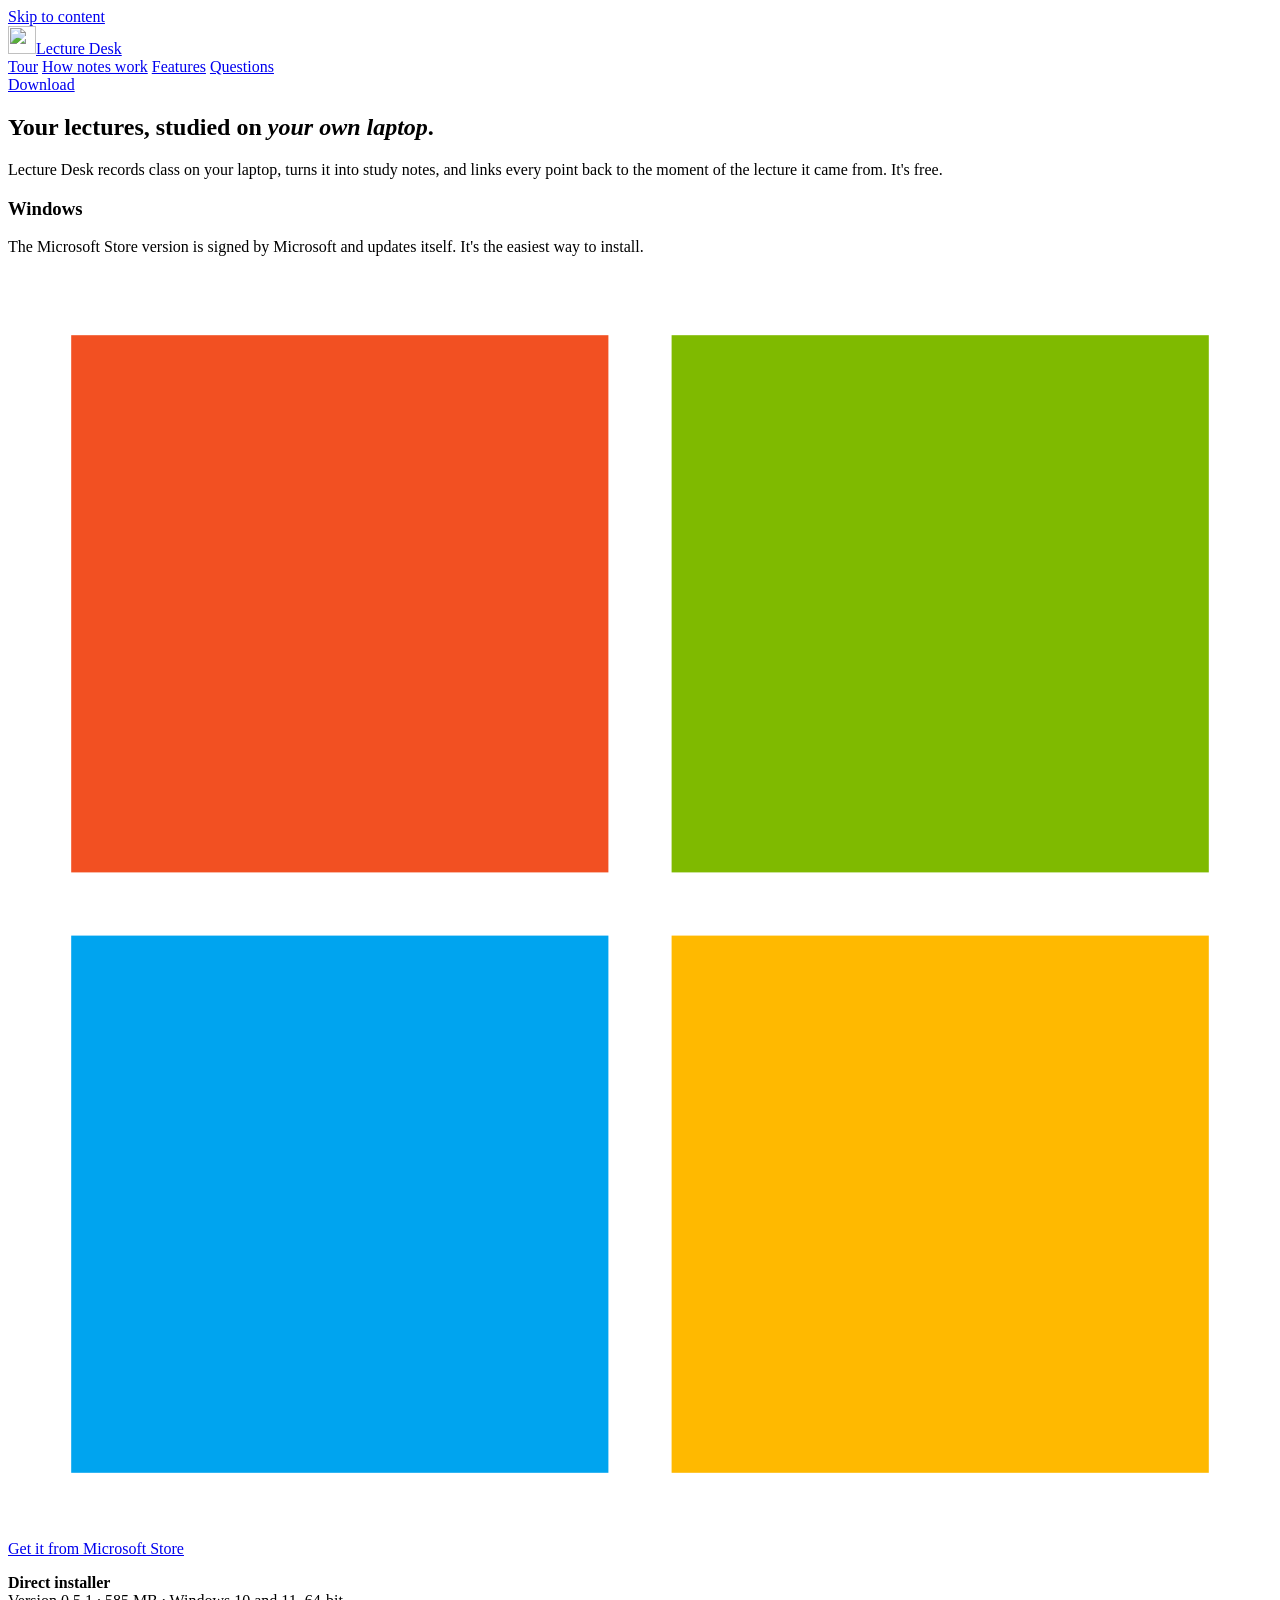
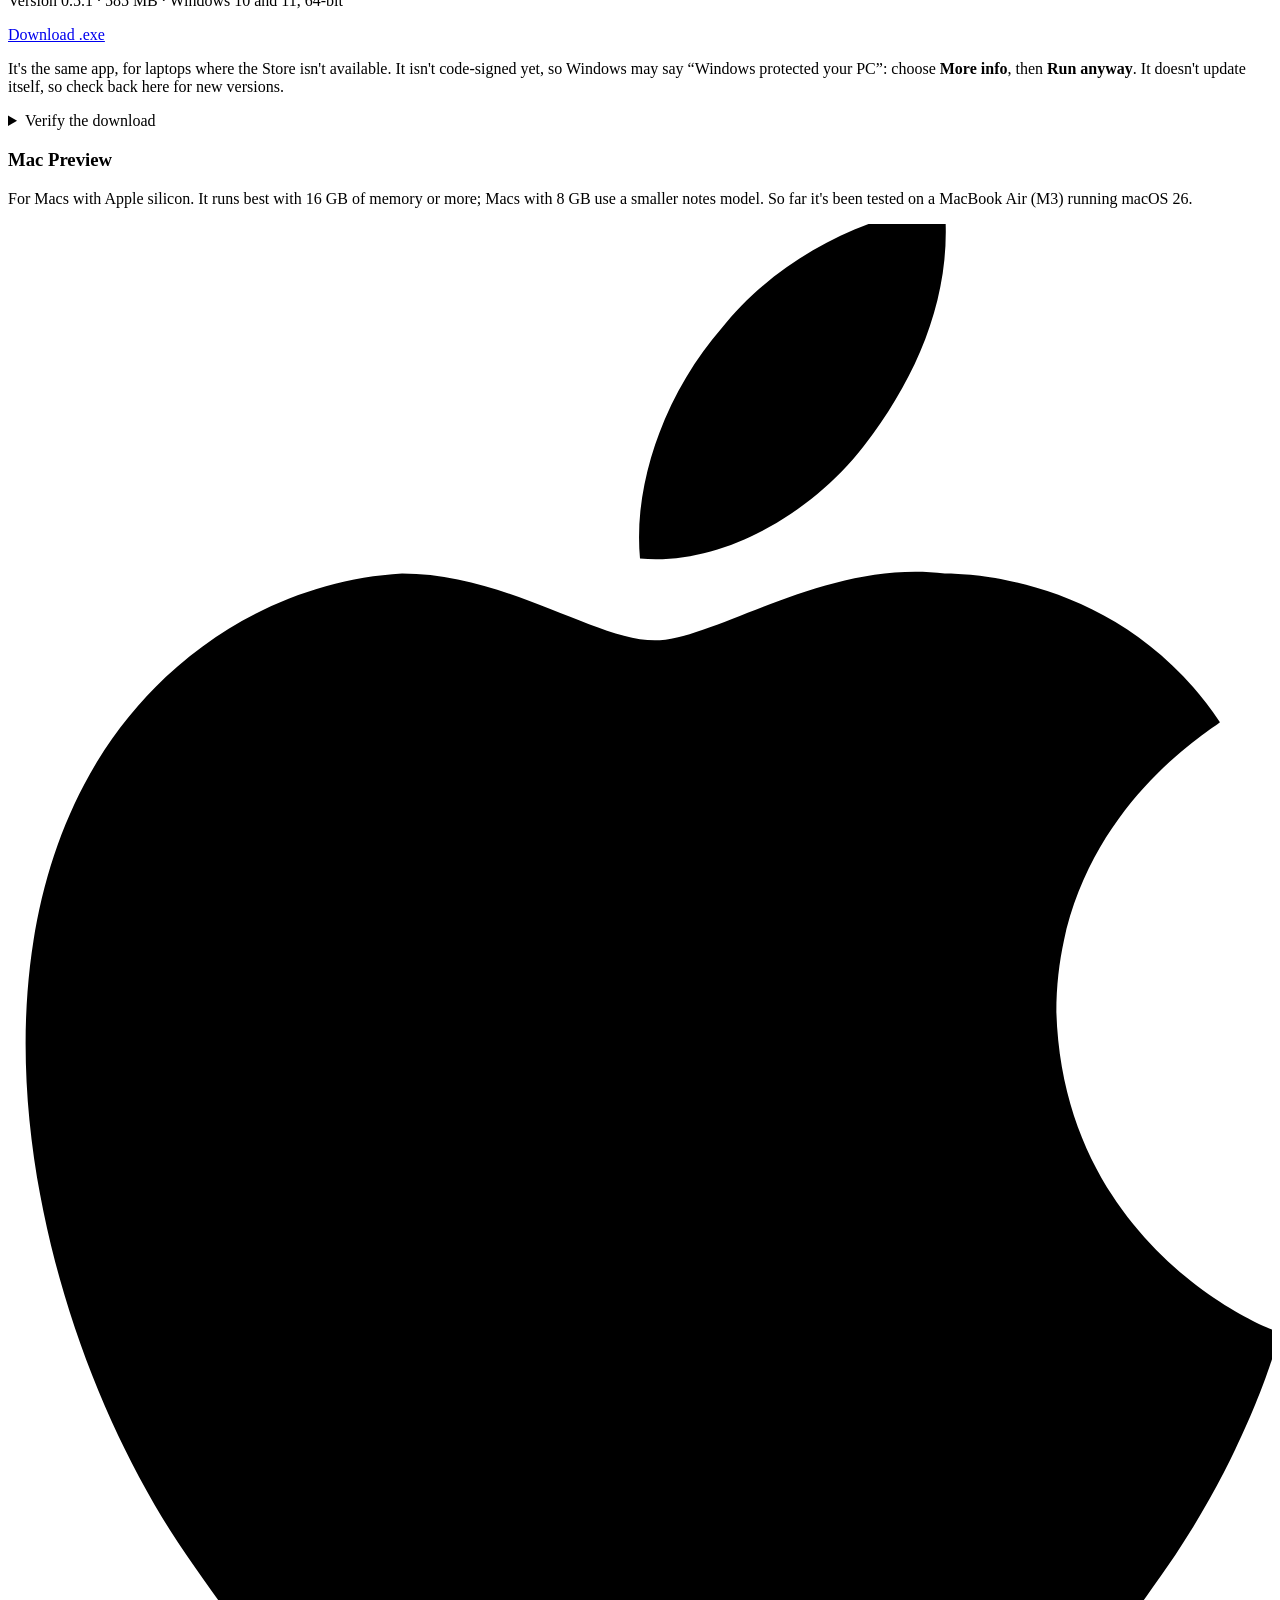
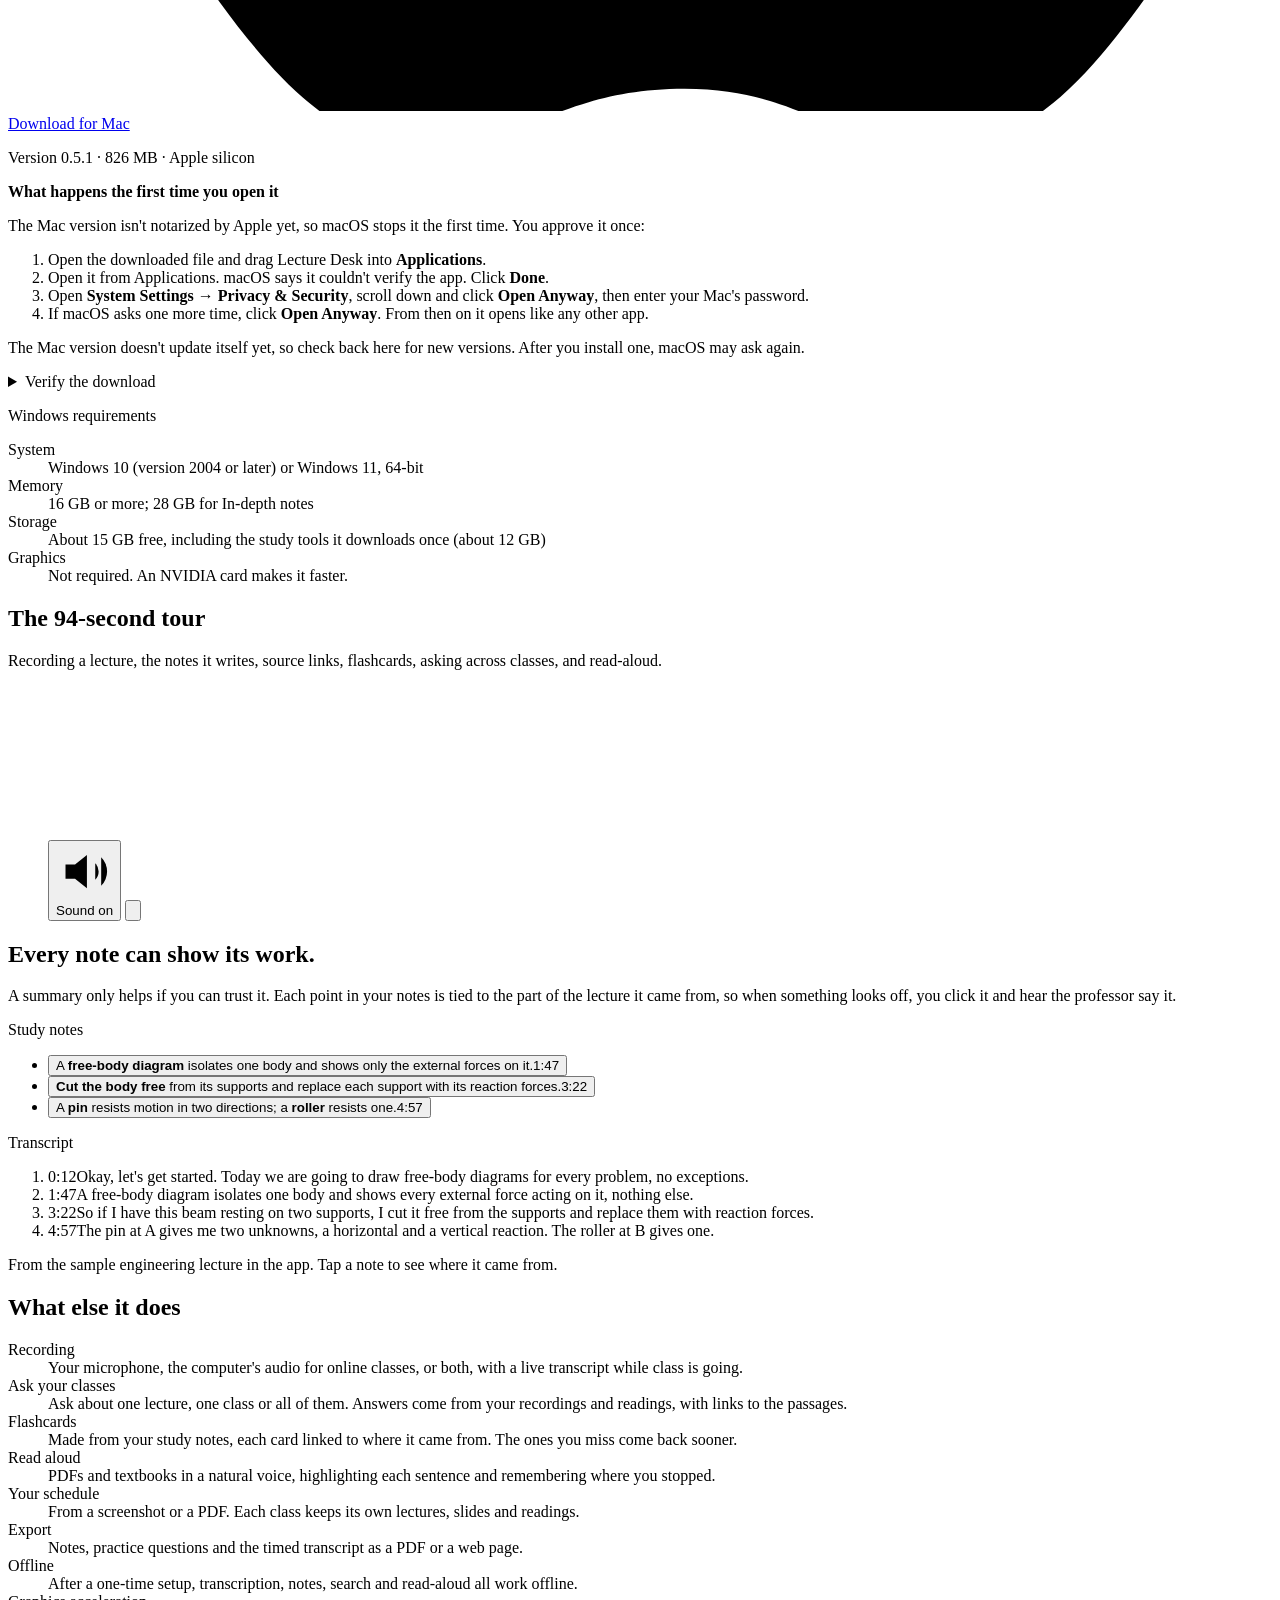
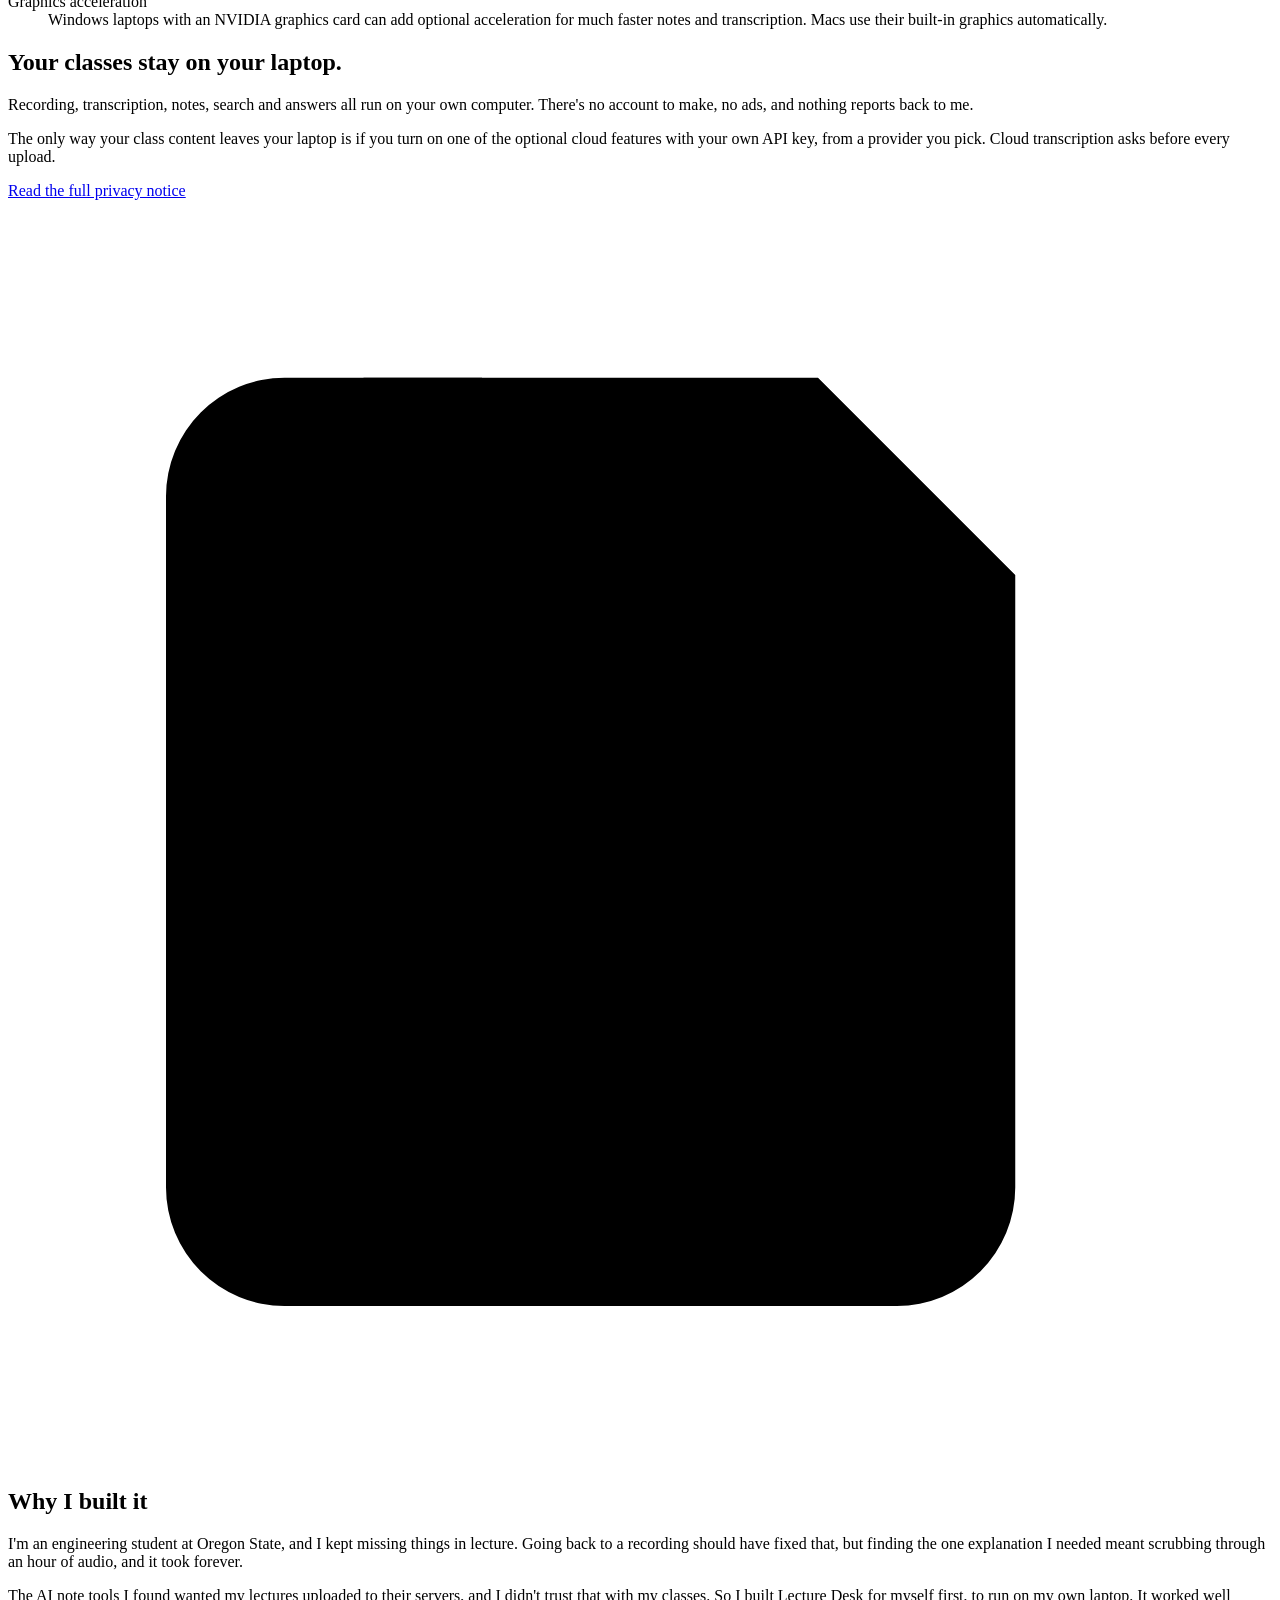
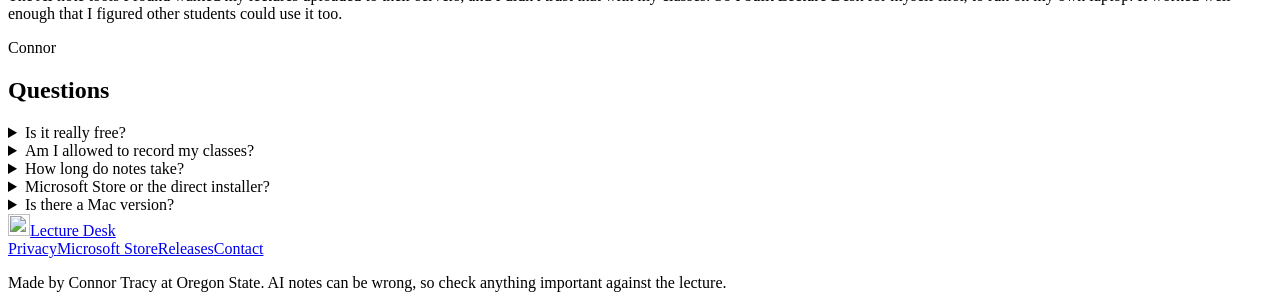
==== index.html @ bc28450b "Move to lecturedesk.github.io The site and its releases now live in the lecturedesk organization, so" ====
<!doctype html>
<html lang="en">
<head>
<meta charset="utf-8">
<meta name="viewport" content="width=device-width,initial-scale=1">
<title>Lecture Desk — your lectures, studied on your own laptop</title>
<meta name="description" content="Lecture Desk records class on your laptop, turns it into study notes, and links every point back to the moment of the lecture it came from. Free for Windows, with a Mac preview.">
<meta name="theme-color" content="#F4EFE6" media="(prefers-color-scheme: light)">
<meta name="theme-color" content="#1A1816" media="(prefers-color-scheme: dark)">
<meta property="og:type" content="website">
<meta property="og:title" content="Lecture Desk">
<meta property="og:description" content="Your lectures, studied on your own laptop. Free for Windows, with a Mac preview.">
<meta property="og:url" content="https://lecturedesk.github.io/">
<meta property="og:image" content="https://lecturedesk.github.io/img/og.jpg">
<meta name="twitter:card" content="summary_large_image">
<link rel="icon" href="favicon.ico" sizes="any">
<link rel="icon" type="image/png" href="img/favicon-64.png">
<link rel="apple-touch-icon" href="img/apple-touch-icon.png">
<link rel="preconnect" href="https://fonts.googleapis.com">
<link rel="preconnect" href="https://fonts.gstatic.com" crossorigin>
<link href="https://fonts.googleapis.com/css2?family=Geist:wght@400;500;600&family=Geist+Mono:wght@400;500&family=Newsreader:ital,opsz,wght@0,6..72,400;0,6..72,500;1,6..72,400&display=swap" rel="stylesheet">
<link rel="stylesheet" href="styles.css?v=org1">
</head>
<body>
<a class="skip" href="#main">Skip to content</a>

<header class="nav">
  <div class="wrap nav-inner">
    <a class="brand" href="#top" aria-label="Lecture Desk, back to top"><picture><source srcset="img/icon-light-512.png" media="(prefers-color-scheme: dark)"><img src="img/icon-512.png" alt="" width="28" height="28"></picture>Lecture Desk</a>
    <nav class="nav-links" aria-label="Sections">
      <a href="#tour">Tour</a>
      <a href="#notes">How notes work</a>
      <a href="#features">Features</a>
      <a href="#faq">Questions</a>
    </nav>
    <a class="btn btn-ink btn-sm" href="#download">Download</a>
  </div>
</header>

<main id="main">
  <section class="hero" id="top">
    <div class="wrap hero-copy">
      <h1>Your lectures, studied on <em>your own laptop</em>.</h1>
      <p class="lede">Lecture Desk records class on your laptop, turns it into study notes, and links every point back to the moment of the lecture it came from. It's free.</p>
    </div>
    <div class="wrap get" id="download" role="region" aria-label="Download">
      <div class="dl">
        <div class="dl-main">
          <h3>Windows</h3>
          <p>The Microsoft Store version is signed by Microsoft and updates itself. It's the easiest way to install.</p>
          <a class="btn btn-ink" href="https://apps.microsoft.com/detail/9MX0MPG0RQTL">
            <svg class="ms" viewBox="0 0 20 20" aria-hidden="true"><rect x="1" y="1" width="8.5" height="8.5" fill="#F25022"/><rect x="10.5" y="1" width="8.5" height="8.5" fill="#7FBA00"/><rect x="1" y="10.5" width="8.5" height="8.5" fill="#00A4EF"/><rect x="10.5" y="10.5" width="8.5" height="8.5" fill="#FFB900"/></svg>
            Get it from Microsoft Store
          </a>
          <div class="direct" data-direct-only hidden>
            <div class="direct-row">
              <p><strong>Direct installer</strong><br><span data-direct-meta>Windows 10 and 11, 64-bit</span></p>
              <a class="btn btn-paper" data-direct-link href="#">Download .exe</a>
            </div>
            <p class="note">It's the same app, for laptops where the Store isn't available. It isn't code-signed yet, so Windows may say <q>Windows protected your PC</q>: choose <strong>More info</strong>, then <strong>Run anyway</strong>. It doesn't update itself, so check back here for new versions.</p>
            <details class="hash-box"><summary>Verify the download</summary><p>Run <code>certutil -hashfile Lecture-Desk-0.5.1-Setup.exe SHA256</code> and compare it with:</p><p class="hash" data-direct-hash></p></details>
          </div>
        </div>
        <div class="dl-mac">
          <div class="mac-intro">
            <h3>Mac <span class="tag">Preview</span></h3>
            <p>For Macs with Apple silicon. It runs best with 16&nbsp;GB of memory or more; Macs with 8&nbsp;GB use a smaller notes model. So far it's been tested on a MacBook Air (M3) running macOS&nbsp;26.</p>
            <a class="btn btn-ink" href="https://github.com/lecturedesk/lecturedesk.github.io/releases/download/v0.5.1/Lecture-Desk-0.5.1-mac-arm64.dmg" data-mac-link>
              <svg class="apple" viewBox="0 0 17 20" aria-hidden="true"><path d="M14.1 10.6c0-2.6 2.1-3.8 2.2-3.9-1.2-1.8-3.1-2-3.7-2-1.6-.2-3.1.9-3.9.9-.8 0-2-.9-3.4-.9C3.6 4.8 2 5.8 1.1 7.4c-1.8 3.2-.5 7.9 1.3 10.5.9 1.3 1.9 2.7 3.3 2.6 1.3-.1 1.8-.8 3.4-.8s2 .8 3.4.8c1.4 0 2.3-1.3 3.2-2.6 1-1.5 1.4-2.9 1.4-3-.1 0-2.9-1.1-3-4.3zM11.5 3c.7-.9 1.2-2 1.1-3.2-1 0-2.3.7-3 1.6-.7.8-1.2 2-1.1 3.1 1.1.1 2.3-.6 3-1.5z"/></svg>
              Download for Mac
            </a>
            <p class="meta">Version 0.5.1 · 826 MB · Apple silicon</p>
          </div>
          <div class="mac-steps">
            <p><strong>What happens the first time you open it</strong></p>
            <p class="note">The Mac version isn't notarized by Apple yet, so macOS stops it the first time. You approve it once:</p>
            <ol class="steps">
              <li>Open the downloaded file and drag Lecture Desk into <strong>Applications</strong>.</li>
              <li>Open it from Applications. macOS says it couldn't verify the app. Click <strong>Done</strong>.</li>
              <li>Open <strong>System Settings → Privacy &amp; Security</strong>, scroll down and click <strong>Open Anyway</strong>, then enter your Mac's password.<a class="btn btn-paper btn-sm settings-link" href="x-apple.systempreferences:com.apple.preference.security" data-mac-settings hidden>Open Privacy &amp; Security</a></li>
              <li>If macOS asks one more time, click <strong>Open Anyway</strong>. From then on it opens like any other app.</li>
            </ol>
            <p class="note">The Mac version doesn't update itself yet, so check back here for new versions. After you install one, macOS may ask again.</p>
            <details class="hash-box"><summary>Verify the download</summary><p>In Terminal, run <code>shasum -a 256 Lecture-Desk-0.5.1-mac-arm64.dmg</code> and compare it with:</p><p class="hash">9aad8ac2e04fb31ea334fd00d4ce24e74d5650d1fb0bce65e19ebc7296e15e14</p></details>
          </div>
        </div>
      </div>
      <p class="reqs-title">Windows requirements</p>
      <dl class="reqs">
        <div><dt>System</dt><dd>Windows 10 (version 2004 or later) or Windows 11, 64-bit</dd></div>
        <div><dt>Memory</dt><dd>16 GB or more; 28 GB for In-depth notes</dd></div>
        <div><dt>Storage</dt><dd>About 15 GB free, including the study tools it downloads once (about 12 GB)</dd></div>
        <div><dt>Graphics</dt><dd>Not required. An NVIDIA card makes it faster.</dd></div>
      </dl>
    </div>
  </section>

  <section class="tour" id="tour" aria-labelledby="tour-title">
    <div class="wrap tour-inner">
      <div class="tour-head fade">
        <h2 id="tour-title">The 94-second tour</h2>
        <p>Recording a lecture, the notes it writes, source links, flashcards, asking across classes, and read-aloud.</p>
      </div>
      <figure class="film fade" data-film>
        <video muted playsinline loop preload="metadata" poster="media/launch.jpg" aria-label="A 94-second tour of Lecture Desk: recording a lecture, the study notes it writes, source links, flashcards, asking across classes, and read-aloud"><source src="media/launch.mp4" type="video/mp4"></video>
        <div class="film-controls" hidden>
          <button type="button" class="film-sound" aria-pressed="false"><svg viewBox="0 0 24 24" aria-hidden="true"><path class="i-speaker" d="M4 9h4l5-4v14l-5-4H4z"/><path class="i-off" d="M16 9l5 6M21 9l-5 6"/><path class="i-on" d="M16.5 8.5a5 5 0 0 1 0 7M19 6a8.5 8.5 0 0 1 0 12"/></svg><span>Sound on</span></button>
          <button type="button" class="film-play" aria-label="Pause the video"><svg viewBox="0 0 24 24" aria-hidden="true"><path class="i-pause" d="M8 5h3v14H8zM13 5h3v14h-3z"/><path class="i-play" d="M8 5.5v13l11-6.5z"/></svg></button>
        </div>
      </figure>
    </div>
  </section>

  <section class="notes" id="notes" aria-labelledby="notes-title">
    <div class="wrap">
      <div class="notes-head fade">
        <h2 id="notes-title">Every note can show its work.</h2>
        <p>A summary only helps if you can trust it. Each point in your notes is tied to the part of the lecture it came from, so when something looks off, you click it and hear the professor say it.</p>
      </div>

      <div class="proof fade" data-proof>
        <div class="proof-notes">
          <p class="pane-title">Study notes</p>
          <ul>
            <li><button type="button" aria-pressed="true" data-line="l1"><span>A <b>free-body diagram</b> isolates one body and shows only the external forces on it.</span><time>1:47</time></button></li>
            <li><button type="button" aria-pressed="false" data-line="l2"><span><b>Cut the body free</b> from its supports and replace each support with its reaction forces.</span><time>3:22</time></button></li>
            <li><button type="button" aria-pressed="false" data-line="l3"><span>A <b>pin</b> resists motion in two directions; a <b>roller</b> resists one.</span><time>4:57</time></button></li>
          </ul>
        </div>
        <div class="proof-transcript" aria-live="polite">
          <p class="pane-title">Transcript</p>
          <ol>
            <li id="l0"><time>0:12</time><span>Okay, let's get started. Today we are going to draw free-body diagrams for every problem, no exceptions.</span></li>
            <li id="l1" class="lit"><time>1:47</time><span>A free-body diagram isolates one body and shows every external force acting on it, nothing else.</span></li>
            <li id="l2"><time>3:22</time><span>So if I have this beam resting on two supports, I cut it free from the supports and replace them with reaction forces.</span></li>
            <li id="l3"><time>4:57</time><span>The pin at A gives me two unknowns, a horizontal and a vertical reaction. The roller at B gives one.</span></li>
          </ol>
        </div>
      </div>
      <p class="caption fade">From the sample engineering lecture in the app. Tap a note to see where it came from.</p>

    </div>
  </section>

  <section class="features" id="features" aria-labelledby="features-title">
    <div class="wrap">
      <h2 id="features-title" class="fade">What else it does</h2>
      <dl class="feature-list fade">
        <div><dt>Recording</dt><dd>Your microphone, the computer's audio for online classes, or both, with a live transcript while class is going.</dd></div>
        <div><dt>Ask your classes</dt><dd>Ask about one lecture, one class or all of them. Answers come from your recordings and readings, with links to the passages.</dd></div>
        <div><dt>Flashcards</dt><dd>Made from your study notes, each card linked to where it came from. The ones you miss come back sooner.</dd></div>
        <div><dt>Read aloud</dt><dd>PDFs and textbooks in a natural voice, highlighting each sentence and remembering where you stopped.</dd></div>
        <div><dt>Your schedule</dt><dd>From a screenshot or a PDF. Each class keeps its own lectures, slides and readings.</dd></div>
        <div><dt>Export</dt><dd>Notes, practice questions and the timed transcript as a PDF or a web page.</dd></div>
        <div><dt>Offline</dt><dd>After a one-time setup, transcription, notes, search and read-aloud all work offline.</dd></div>
        <div><dt>Graphics acceleration</dt><dd>Windows laptops with an NVIDIA graphics card can add optional acceleration for much faster notes and transcription. Macs use their built-in graphics automatically.</dd></div>
      </dl>
    </div>
  </section>

  <section class="privacy" id="privacy" aria-labelledby="privacy-title">
    <div class="wrap privacy-inner fade">
      <h2 id="privacy-title">Your classes stay on your&nbsp;laptop.</h2>
      <div class="privacy-cols">
        <p>Recording, transcription, notes, search and answers all run on your own computer. There's no account to make, no ads, and nothing reports back to me.</p>
        <p>The only way your class content leaves your laptop is if you turn on one of the optional cloud features with your own API key, from a provider you pick. Cloud transcription asks before every upload.</p>
      </div>
      <a class="text-link" href="privacy.html">Read the full privacy notice</a>
    </div>
  </section>

  <section class="why" aria-labelledby="why-title">
    <div class="wrap why-inner fade">
      <svg class="folio" viewBox="0 0 32 32" aria-hidden="true">
        <path class="f-page" d="M7 4.5h13.5l5 5V25a3 3 0 0 1-3 3H7a3 3 0 0 1-3-3V7.5a3 3 0 0 1 3-3z"/>
        <path class="f-shade" d="M4.6 23.2V25a2.4 2.4 0 0 0 2.4 2.4h15.5a2.4 2.4 0 0 0 2.4-2.4v-1.8z"/>
        <path class="f-fold" d="M20.5 4.5v3.5a1.5 1.5 0 0 0 1.5 1.5h3.5"/>
        <path class="f-ribbon" d="M9 4.5v6l1.5-1.2 1.5 1.2v-6z"/>
        <ellipse class="f-cheek" cx="10.6" cy="20" rx="1.5" ry=".9"/><ellipse class="f-cheek" cx="21" cy="20" rx="1.5" ry=".9"/>
        <rect class="f-eye" x="11.1" y="13.7" width="2.9" height="4.6" rx="1.45"/><rect class="f-eye" x="17.6" y="13.7" width="2.9" height="4.6" rx="1.45"/>
        <path class="f-mouth" d="M14.1 20.3q1.7 1.3 3.4 0"/>
      </svg>
      <div class="why-text">
        <h2 id="why-title">Why I built it</h2>
        <p>I'm an engineering student at Oregon State, and I kept missing things in lecture. Going back to a recording should have fixed that, but finding the one explanation I needed meant scrubbing through an hour of audio, and it took forever.</p>
        <p>The AI note tools I found wanted my lectures uploaded to their servers, and I didn't trust that with my classes. So I built Lecture Desk for myself first, to run on my own laptop. It worked well enough that I figured other students could use it too.</p>
        <p class="sign">Connor</p>
      </div>
    </div>
  </section>

  <section class="faq" id="faq" aria-labelledby="faq-title">
    <div class="wrap faq-inner">
      <h2 id="faq-title" class="fade">Questions</h2>
      <div class="faq-list fade">
        <details><summary>Is it really free?</summary><p>Yes, with no subscription. The one thing that can cost money is optional cloud AI, which runs on your own API key, so that provider bills you directly if you turn it on.</p></details>
        <details><summary>Am I allowed to record my classes?</summary><p>That depends on your school and your instructor. Check your class's recording rules and get any permission you need before you record.</p></details>
        <details><summary>How long do notes take?</summary><p>It depends on your laptop and how long the lecture is. Lecture Desk shows an estimate before it starts and keeps working in the background. An NVIDIA graphics card makes it much faster.</p></details>
        <details><summary>Microsoft Store or the direct installer?</summary><p>Use the Store if you can: it's signed and updates itself. The direct installer is the same app for laptops without the Store, and you'll need to download new versions from this page.</p></details>
        <details><summary>Is there a Mac version?</summary><p>Yes, a preview for Macs with Apple silicon. It isn't notarized by Apple yet, so the first time you open it you approve it once in System Settings; the steps are in the download section at the top. It doesn't update itself yet.</p></details>
      </div>
    </div>
  </section>
</main>

<footer class="footer">
  <div class="wrap footer-inner">
    <a class="brand" href="#top"><picture><source srcset="img/icon-light-512.png" media="(prefers-color-scheme: dark)"><img src="img/icon-512.png" alt="" width="22" height="22"></picture>Lecture Desk</a>
    <nav aria-label="Footer"><a href="privacy.html">Privacy</a><a href="https://apps.microsoft.com/detail/9MX0MPG0RQTL">Microsoft Store</a><a href="https://github.com/lecturedesk/lecturedesk.github.io/releases">Releases</a><a href="mailto:connor.tracy@gmail.com">Contact</a></nav>
    <p>Made by Connor Tracy at Oregon State. AI notes can be wrong, so check anything important against the lecture.</p>
  </div>
</footer>

<script src="site.js?v=org1" defer></script>
</body>
</html>
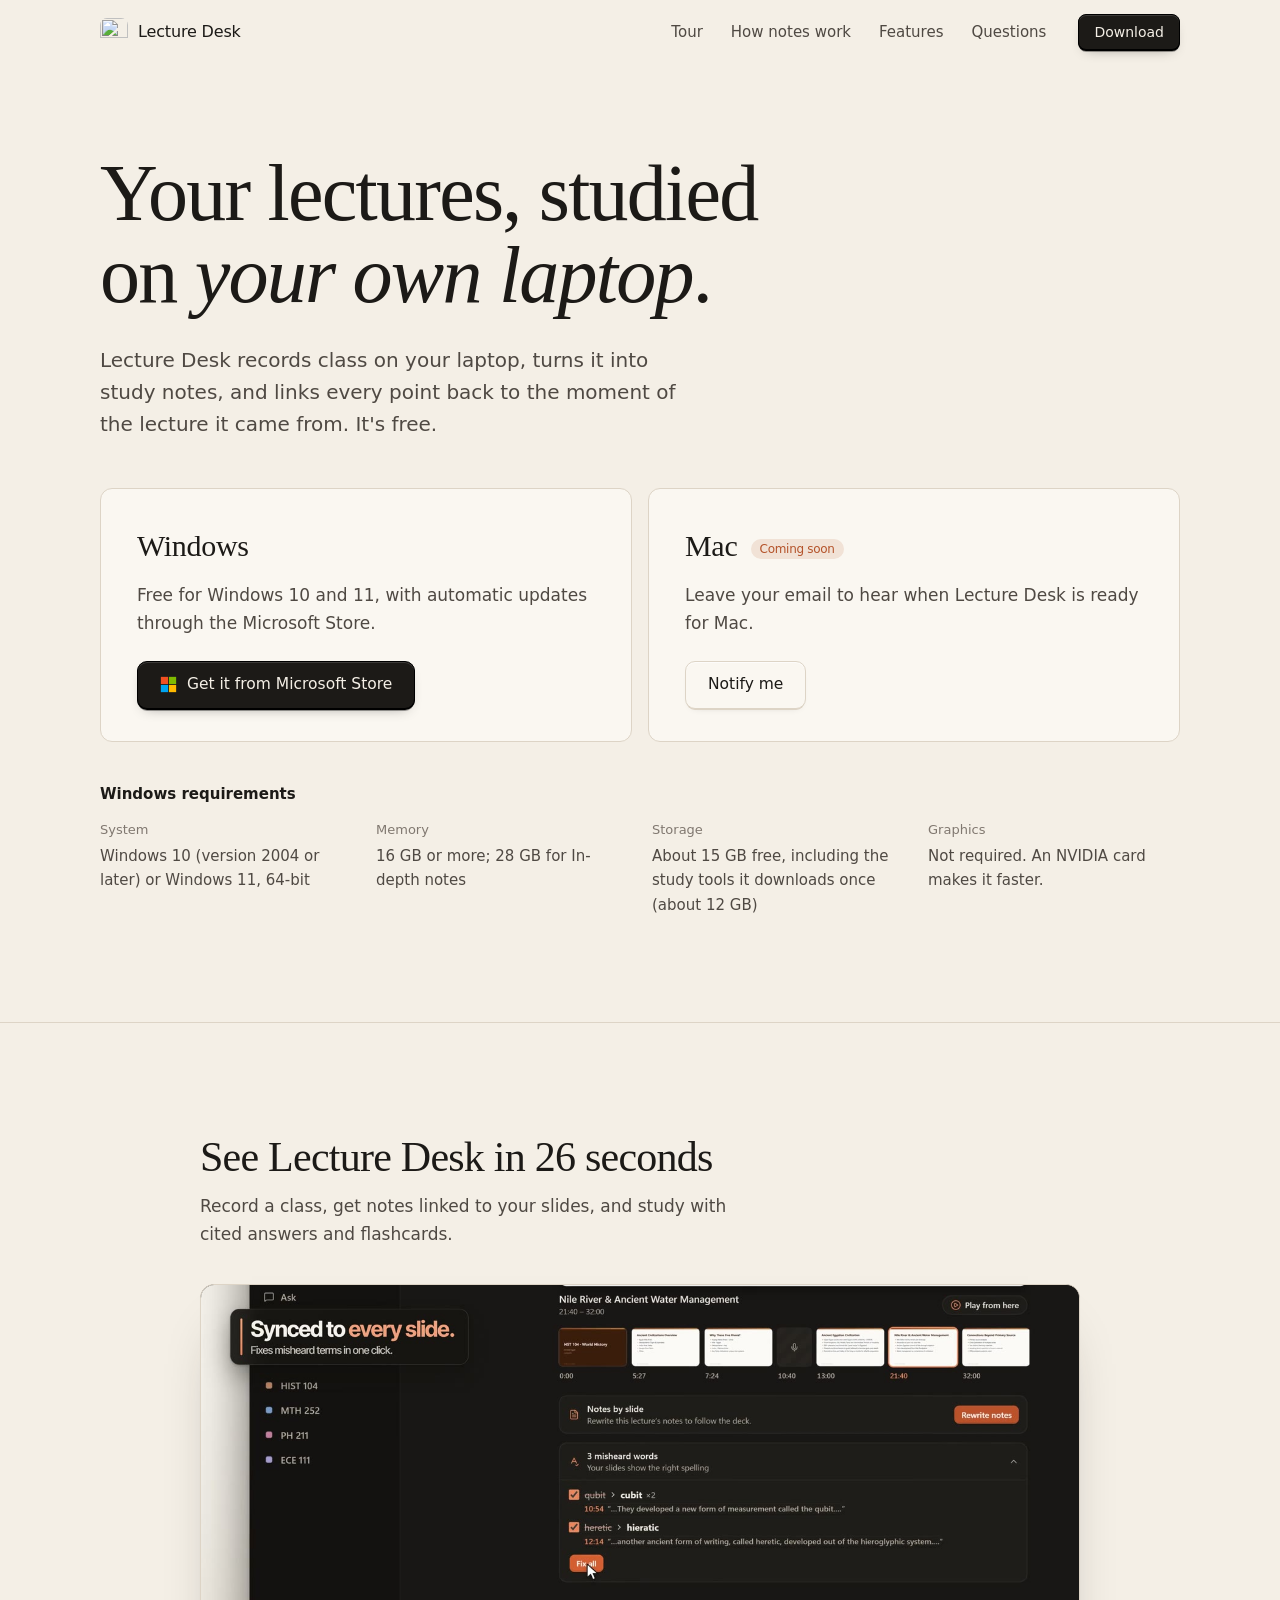
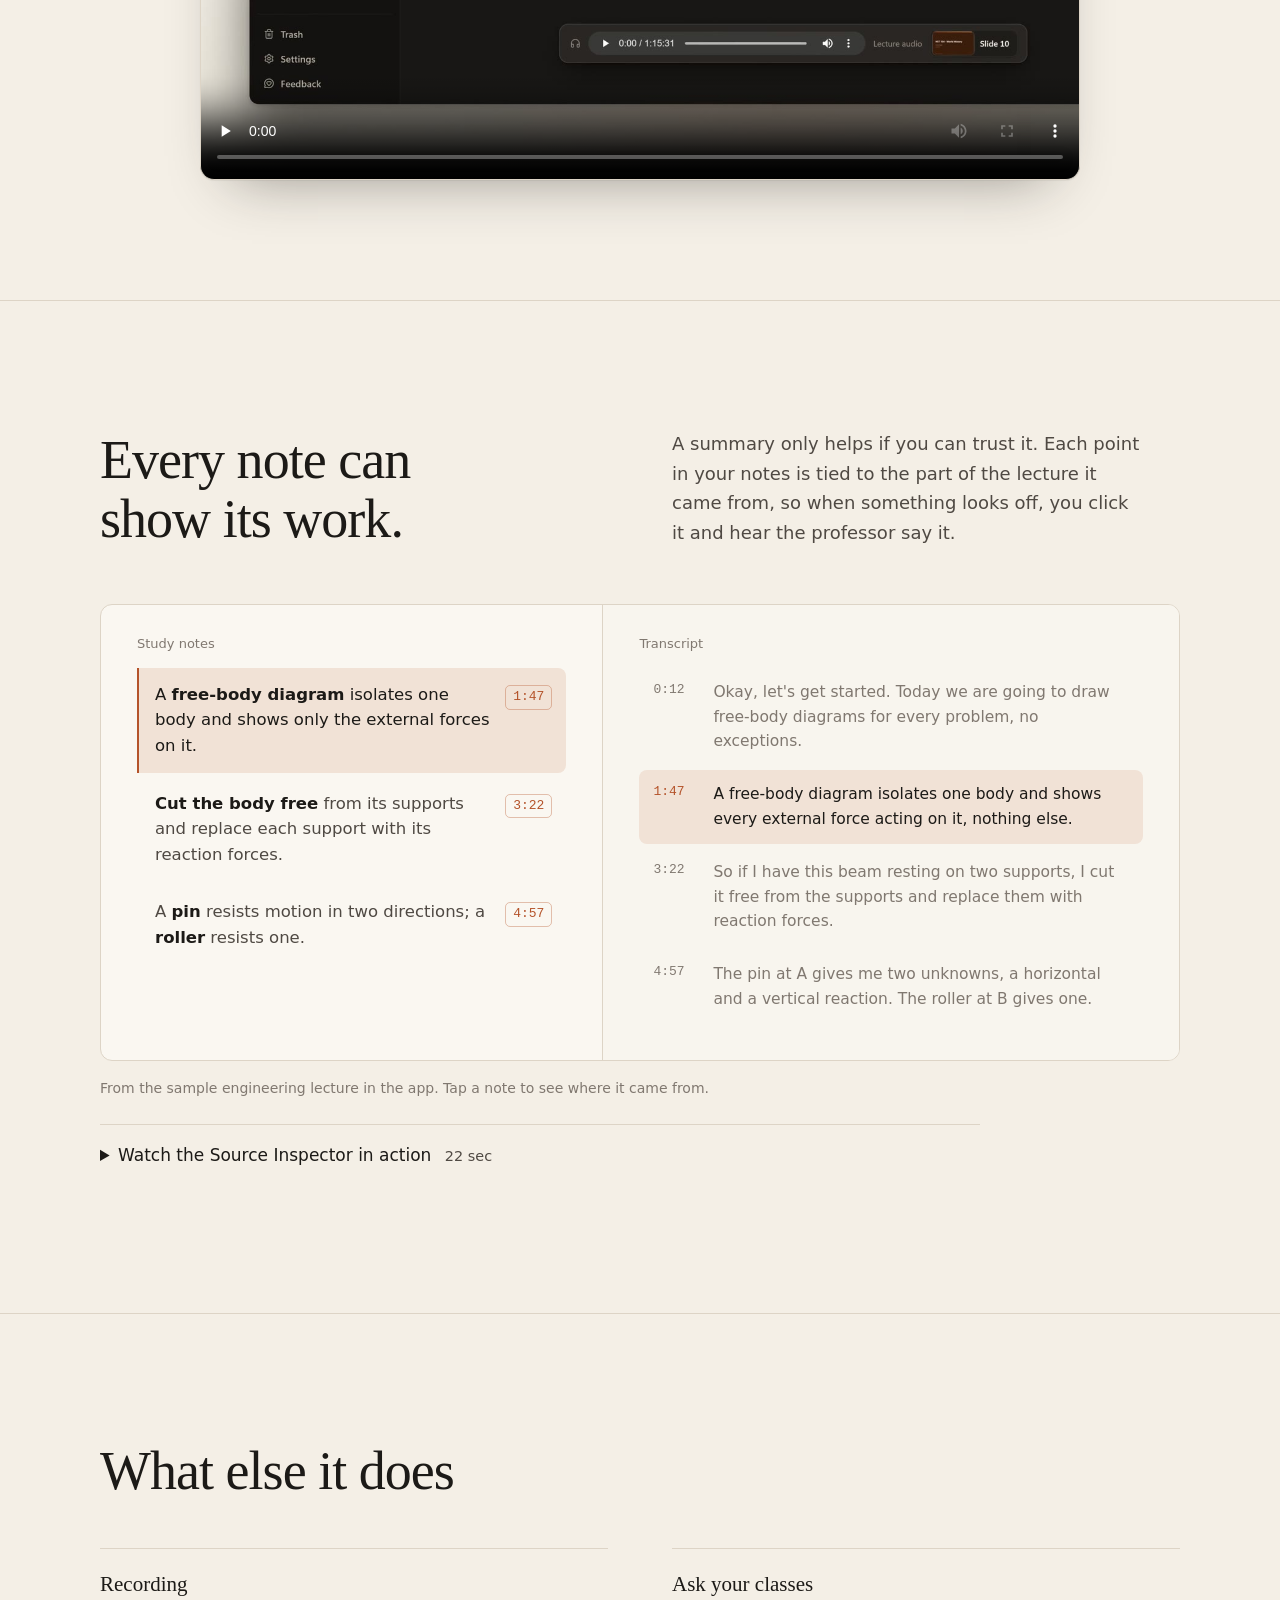
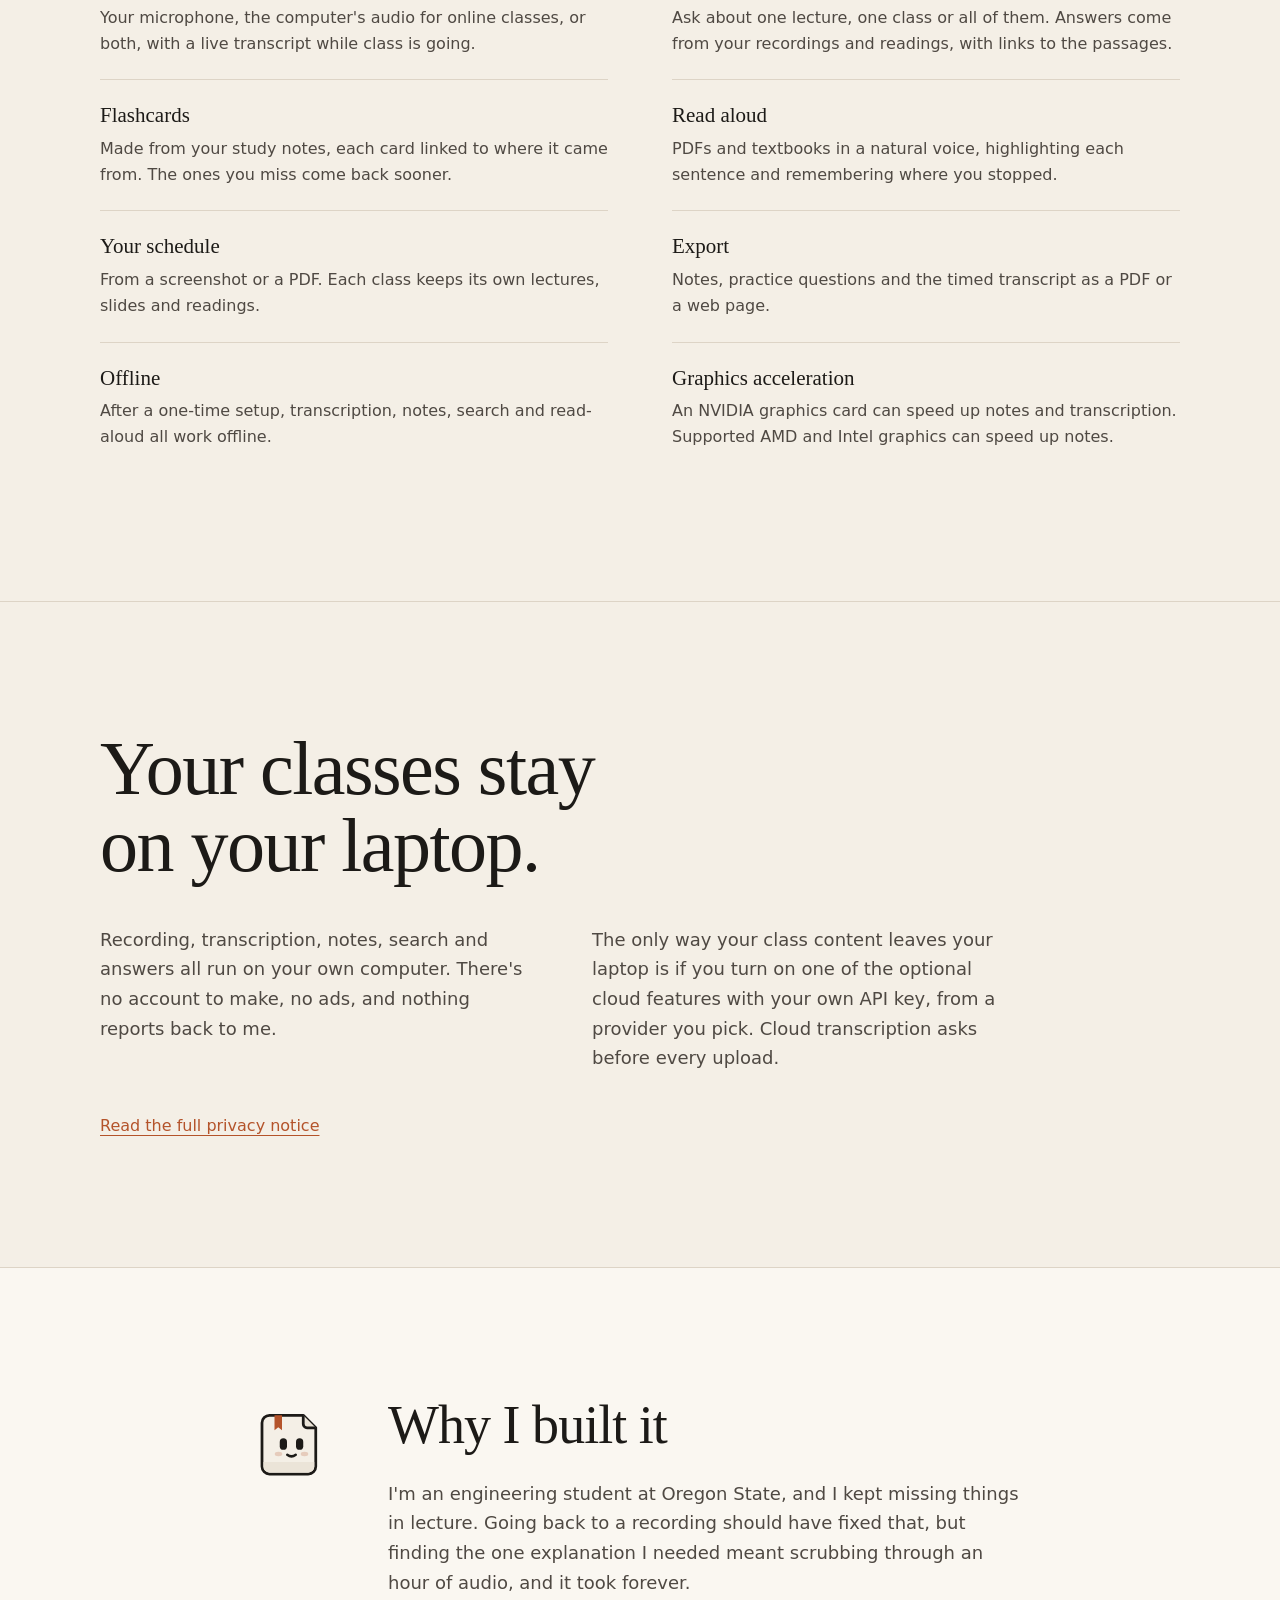
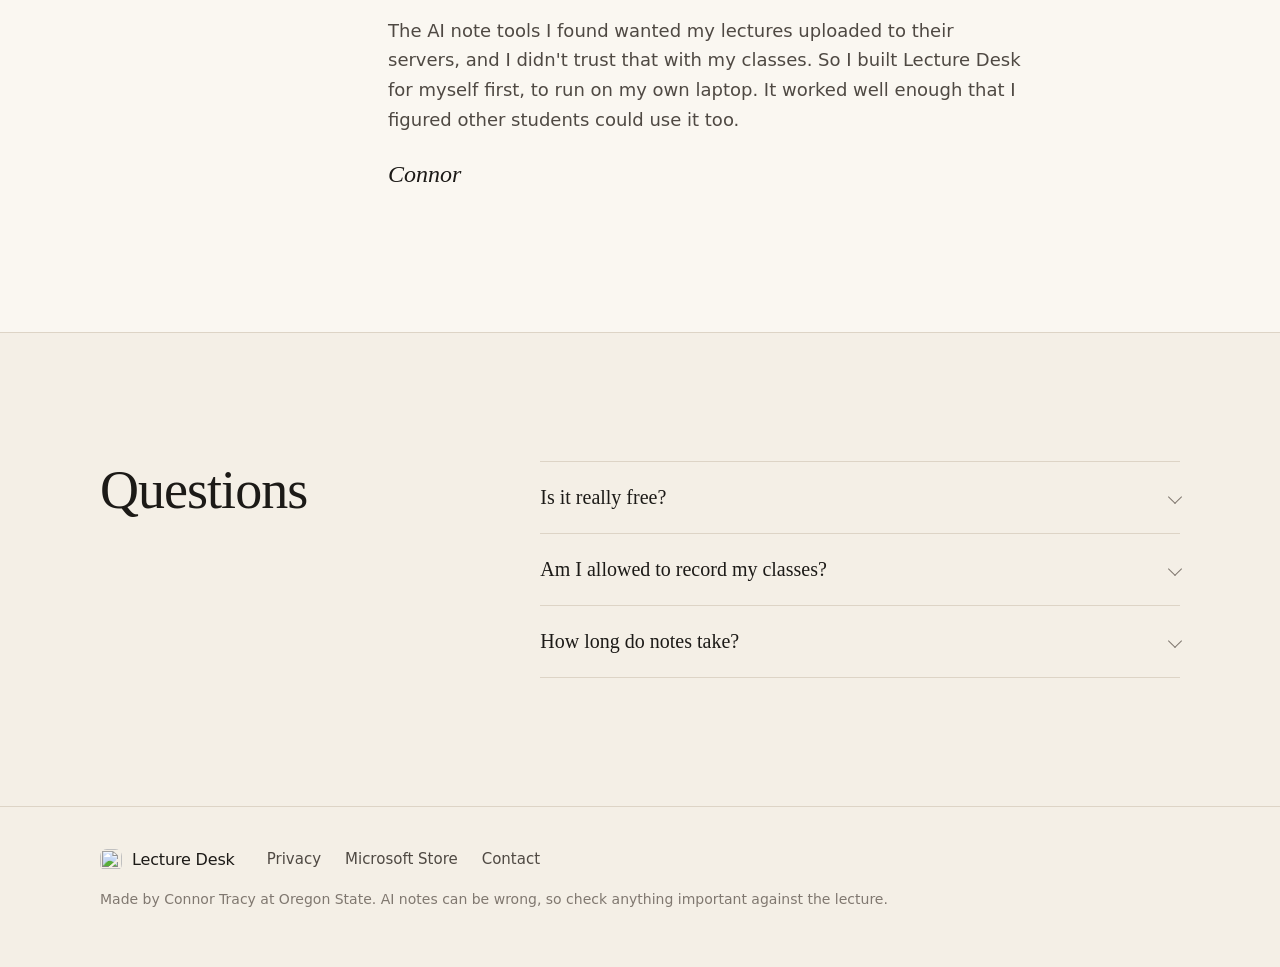
==== commit a4184f31: "Refresh Store download page and add Mac launch signup" ====
--- a/index.html
+++ b/index.html
@@ -4,12 +4,12 @@
 <meta charset="utf-8">
 <meta name="viewport" content="width=device-width,initial-scale=1">
 <title>Lecture Desk — your lectures, studied on your own laptop</title>
-<meta name="description" content="Lecture Desk records class on your laptop, turns it into study notes, and links every point back to the moment of the lecture it came from. Free for Windows, with a Mac preview.">
+<meta name="description" content="Lecture Desk records class on your laptop, turns it into study notes, and links every point back to the moment of the lecture it came from. Free for Windows on the Microsoft Store.">
 <meta name="theme-color" content="#F4EFE6" media="(prefers-color-scheme: light)">
 <meta name="theme-color" content="#1A1816" media="(prefers-color-scheme: dark)">
 <meta property="og:type" content="website">
 <meta property="og:title" content="Lecture Desk">
-<meta property="og:description" content="Your lectures, studied on your own laptop. Free for Windows, with a Mac preview.">
+<meta property="og:description" content="Your lectures, studied on your own laptop. Free for Windows on the Microsoft Store.">
 <meta property="og:url" content="https://lecturedesk.github.io/">
 <meta property="og:image" content="https://lecturedesk.github.io/img/og.jpg">
 <meta name="twitter:card" content="summary_large_image">
@@ -19,7 +19,7 @@
 <link rel="preconnect" href="https://fonts.googleapis.com">
 <link rel="preconnect" href="https://fonts.gstatic.com" crossorigin>
 <link href="https://fonts.googleapis.com/css2?family=Geist:wght@400;500;600&family=Geist+Mono:wght@400;500&family=Newsreader:ital,opsz,wght@0,6..72,400;0,6..72,500;1,6..72,400&display=swap" rel="stylesheet">
-<link rel="stylesheet" href="styles.css?v=org1">
+<link rel="stylesheet" href="styles.css?v=075-site">
 </head>
 <body>
 <a class="skip" href="#main">Skip to content</a>
@@ -47,42 +47,22 @@
       <div class="dl">
         <div class="dl-main">
           <h3>Windows</h3>
-          <p>The Microsoft Store version is signed by Microsoft and updates itself. It's the easiest way to install.</p>
+          <p>Free for Windows 10 and 11, with automatic updates through the Microsoft Store.</p>
           <a class="btn btn-ink" href="https://apps.microsoft.com/detail/9MX0MPG0RQTL">
             <svg class="ms" viewBox="0 0 20 20" aria-hidden="true"><rect x="1" y="1" width="8.5" height="8.5" fill="#F25022"/><rect x="10.5" y="1" width="8.5" height="8.5" fill="#7FBA00"/><rect x="1" y="10.5" width="8.5" height="8.5" fill="#00A4EF"/><rect x="10.5" y="10.5" width="8.5" height="8.5" fill="#FFB900"/></svg>
             Get it from Microsoft Store
           </a>
-          <div class="direct" data-direct-only hidden>
-            <div class="direct-row">
-              <p><strong>Direct installer</strong><br><span data-direct-meta>Windows 10 and 11, 64-bit</span></p>
-              <a class="btn btn-paper" data-direct-link href="#">Download .exe</a>
-            </div>
-            <p class="note">It's the same app, for laptops where the Store isn't available. It isn't code-signed yet, so Windows may say <q>Windows protected your PC</q>: choose <strong>More info</strong>, then <strong>Run anyway</strong>. It doesn't update itself, so check back here for new versions.</p>
-            <details class="hash-box"><summary>Verify the download</summary><p>Run <code>certutil -hashfile Lecture-Desk-0.5.1-Setup.exe SHA256</code> and compare it with:</p><p class="hash" data-direct-hash></p></details>
-          </div>
         </div>
         <div class="dl-mac">
-          <div class="mac-intro">
-            <h3>Mac <span class="tag">Preview</span></h3>
-            <p>For Macs with Apple silicon. It runs best with 16&nbsp;GB of memory or more; Macs with 8&nbsp;GB use a smaller notes model. So far it's been tested on a MacBook Air (M3) running macOS&nbsp;26.</p>
-            <a class="btn btn-ink" href="https://github.com/lecturedesk/lecturedesk.github.io/releases/download/v0.5.1/Lecture-Desk-0.5.1-mac-arm64.dmg" data-mac-link>
-              <svg class="apple" viewBox="0 0 17 20" aria-hidden="true"><path d="M14.1 10.6c0-2.6 2.1-3.8 2.2-3.9-1.2-1.8-3.1-2-3.7-2-1.6-.2-3.1.9-3.9.9-.8 0-2-.9-3.4-.9C3.6 4.8 2 5.8 1.1 7.4c-1.8 3.2-.5 7.9 1.3 10.5.9 1.3 1.9 2.7 3.3 2.6 1.3-.1 1.8-.8 3.4-.8s2 .8 3.4.8c1.4 0 2.3-1.3 3.2-2.6 1-1.5 1.4-2.9 1.4-3-.1 0-2.9-1.1-3-4.3zM11.5 3c.7-.9 1.2-2 1.1-3.2-1 0-2.3.7-3 1.6-.7.8-1.2 2-1.1 3.1 1.1.1 2.3-.6 3-1.5z"/></svg>
-              Download for Mac
-            </a>
-            <p class="meta">Version 0.5.1 · 826 MB · Apple silicon</p>
-          </div>
-          <div class="mac-steps">
-            <p><strong>What happens the first time you open it</strong></p>
-            <p class="note">The Mac version isn't notarized by Apple yet, so macOS stops it the first time. You approve it once:</p>
-            <ol class="steps">
-              <li>Open the downloaded file and drag Lecture Desk into <strong>Applications</strong>.</li>
-              <li>Open it from Applications. macOS says it couldn't verify the app. Click <strong>Done</strong>.</li>
-              <li>Open <strong>System Settings → Privacy &amp; Security</strong>, scroll down and click <strong>Open Anyway</strong>, then enter your Mac's password.<a class="btn btn-paper btn-sm settings-link" href="x-apple.systempreferences:com.apple.preference.security" data-mac-settings hidden>Open Privacy &amp; Security</a></li>
-              <li>If macOS asks one more time, click <strong>Open Anyway</strong>. From then on it opens like any other app.</li>
-            </ol>
-            <p class="note">The Mac version doesn't update itself yet, so check back here for new versions. After you install one, macOS may ask again.</p>
-            <details class="hash-box"><summary>Verify the download</summary><p>In Terminal, run <code>shasum -a 256 Lecture-Desk-0.5.1-mac-arm64.dmg</code> and compare it with:</p><p class="hash">9aad8ac2e04fb31ea334fd00d4ce24e74d5650d1fb0bce65e19ebc7296e15e14</p></details>
-          </div>
+          <h3>Mac <span class="tag">Coming soon</span></h3>
+          <p>Leave your email to hear when Lecture Desk is ready for Mac.</p>
+          <details class="signup">
+            <summary class="btn btn-paper">Notify me</summary>
+            <div class="signup-form">
+              <iframe src="https://docs.google.com/forms/d/e/1FAIpQLSfTCow0uf9wumRhxqOPp1BG6QcJ-oNvU1fffk3oq6wYhmdv-g/viewform?embedded=true" title="Mac launch email signup" loading="lazy" width="640" height="453"></iframe>
+              <a class="text-link" href="https://docs.google.com/forms/d/e/1FAIpQLSfTCow0uf9wumRhxqOPp1BG6QcJ-oNvU1fffk3oq6wYhmdv-g/viewform">Open the signup form directly</a>
+            </div>
+          </details>
         </div>
       </div>
       <p class="reqs-title">Windows requirements</p>
@@ -98,15 +78,11 @@
   <section class="tour" id="tour" aria-labelledby="tour-title">
     <div class="wrap tour-inner">
       <div class="tour-head fade">
-        <h2 id="tour-title">The 94-second tour</h2>
-        <p>Recording a lecture, the notes it writes, source links, flashcards, asking across classes, and read-aloud.</p>
+        <h2 id="tour-title">See Lecture Desk in 26 seconds</h2>
+        <p>Record a class, get notes linked to your slides, and study with cited answers and flashcards.</p>
       </div>
-      <figure class="film fade" data-film>
-        <video muted playsinline loop preload="metadata" poster="media/launch.jpg" aria-label="A 94-second tour of Lecture Desk: recording a lecture, the study notes it writes, source links, flashcards, asking across classes, and read-aloud"><source src="media/launch.mp4" type="video/mp4"></video>
-        <div class="film-controls" hidden>
-          <button type="button" class="film-sound" aria-pressed="false"><svg viewBox="0 0 24 24" aria-hidden="true"><path class="i-speaker" d="M4 9h4l5-4v14l-5-4H4z"/><path class="i-off" d="M16 9l5 6M21 9l-5 6"/><path class="i-on" d="M16.5 8.5a5 5 0 0 1 0 7M19 6a8.5 8.5 0 0 1 0 12"/></svg><span>Sound on</span></button>
-          <button type="button" class="film-play" aria-label="Pause the video"><svg viewBox="0 0 24 24" aria-hidden="true"><path class="i-pause" d="M8 5h3v14H8zM13 5h3v14h-3z"/><path class="i-play" d="M8 5.5v13l11-6.5z"/></svg></button>
-        </div>
+      <figure class="film fade">
+        <video controls playsinline preload="none" poster="media/lecture-desk-tour-075.jpg" aria-label="26-second tour of Lecture Desk"><source src="media/lecture-desk-tour-075.mp4" type="video/mp4"></video>
       </figure>
     </div>
   </section>
@@ -138,6 +114,12 @@
         </div>
       </div>
       <p class="caption fade">From the sample engineering lecture in the app. Tap a note to see where it came from.</p>
+      <details class="spotlight fade">
+        <summary>Watch the Source Inspector in action <span>22 sec</span></summary>
+        <figure class="film">
+          <video controls playsinline preload="none" poster="media/source-inspector-075.jpg" aria-label="How to open a note’s source and play that part of the lecture"><source src="media/source-inspector-075.mp4" type="video/mp4"></video>
+        </figure>
+      </details>
 
     </div>
   </section>
@@ -153,7 +135,7 @@
         <div><dt>Your schedule</dt><dd>From a screenshot or a PDF. Each class keeps its own lectures, slides and readings.</dd></div>
         <div><dt>Export</dt><dd>Notes, practice questions and the timed transcript as a PDF or a web page.</dd></div>
         <div><dt>Offline</dt><dd>After a one-time setup, transcription, notes, search and read-aloud all work offline.</dd></div>
-        <div><dt>Graphics acceleration</dt><dd>Windows laptops with an NVIDIA graphics card can add optional acceleration for much faster notes and transcription. Macs use their built-in graphics automatically.</dd></div>
+        <div><dt>Graphics acceleration</dt><dd>An NVIDIA graphics card can speed up notes and transcription. Supported AMD and Intel graphics can speed up notes.</dd></div>
       </dl>
     </div>
   </section>
@@ -196,8 +178,6 @@
         <details><summary>Is it really free?</summary><p>Yes, with no subscription. The one thing that can cost money is optional cloud AI, which runs on your own API key, so that provider bills you directly if you turn it on.</p></details>
         <details><summary>Am I allowed to record my classes?</summary><p>That depends on your school and your instructor. Check your class's recording rules and get any permission you need before you record.</p></details>
         <details><summary>How long do notes take?</summary><p>It depends on your laptop and how long the lecture is. Lecture Desk shows an estimate before it starts and keeps working in the background. An NVIDIA graphics card makes it much faster.</p></details>
-        <details><summary>Microsoft Store or the direct installer?</summary><p>Use the Store if you can: it's signed and updates itself. The direct installer is the same app for laptops without the Store, and you'll need to download new versions from this page.</p></details>
-        <details><summary>Is there a Mac version?</summary><p>Yes, a preview for Macs with Apple silicon. It isn't notarized by Apple yet, so the first time you open it you approve it once in System Settings; the steps are in the download section at the top. It doesn't update itself yet.</p></details>
       </div>
     </div>
   </section>
@@ -206,11 +186,11 @@
 <footer class="footer">
   <div class="wrap footer-inner">
     <a class="brand" href="#top"><picture><source srcset="img/icon-light-512.png" media="(prefers-color-scheme: dark)"><img src="img/icon-512.png" alt="" width="22" height="22"></picture>Lecture Desk</a>
-    <nav aria-label="Footer"><a href="privacy.html">Privacy</a><a href="https://apps.microsoft.com/detail/9MX0MPG0RQTL">Microsoft Store</a><a href="https://github.com/lecturedesk/lecturedesk.github.io/releases">Releases</a><a href="mailto:connor.tracy@gmail.com">Contact</a></nav>
+    <nav aria-label="Footer"><a href="privacy.html">Privacy</a><a href="https://apps.microsoft.com/detail/9MX0MPG0RQTL">Microsoft Store</a><a href="mailto:connor.tracy@gmail.com">Contact</a></nav>
     <p>Made by Connor Tracy at Oregon State. AI notes can be wrong, so check anything important against the lecture.</p>
   </div>
 </footer>
 
-<script src="site.js?v=org1" defer></script>
+<script src="site.js?v=075-site" defer></script>
 </body>
 </html>
--- a/styles.css
+++ b/styles.css
@@ -0,0 +1,214 @@
+/* Lecture Desk website: paper, ink, and one accent that marks where things come from. */
+:root {
+  --paper: #F4EFE6;
+  --paper-2: #EBE4D8;
+  --sheet: #FAF7F1;
+  --ink: #1C1A17;
+  --ink-2: #4F4943;
+  --ink-3: #807870;
+  --rule: #DDD4C6;
+  --accent: #B4532A;
+  --accent-wash: #F1E2D6;
+  --frame: #1C1A17;
+  --serif: "Newsreader", "Iowan Old Style", Georgia, serif;
+  --sans: "Geist", ui-sans-serif, system-ui, "Segoe UI", sans-serif;
+  --mono: "Geist Mono", ui-monospace, "Cascadia Code", Consolas, monospace;
+  --gutter: 28px;
+  color-scheme: light;
+}
+@media (prefers-color-scheme: dark) {
+  :root {
+    --paper: #1A1816; --paper-2: #221F1C; --sheet: #22201D; --ink: #EFE9DF; --ink-2: #C2B9AD; --ink-3: #8F877D;
+    --rule: #34302B; --accent: #E0895F; --accent-wash: #3A2A21; --frame: #0F0E0D;
+    color-scheme: dark;
+  }
+}
+
+*, *::before, *::after { box-sizing: border-box; }
+[hidden] { display: none !important; }
+html { scroll-behavior: smooth; -webkit-text-size-adjust: 100%; }
+body { margin: 0; background: var(--paper); color: var(--ink); font: 400 17px/1.65 var(--sans); -webkit-font-smoothing: antialiased; overflow-x: hidden; }
+img, video, svg { display: block; max-width: 100%; }
+img, video { height: auto; }
+a { color: inherit; }
+p { margin: 0; text-wrap: pretty; }
+h1, h2, h3 { margin: 0; font-family: var(--serif); font-weight: 400; color: var(--ink); text-wrap: balance; }
+.wrap { width: min(1080px, 100% - 2 * var(--gutter)); margin-inline: auto; }
+.wrap.wide { width: min(1240px, 100% - 2 * var(--gutter)); }
+@media (max-width: 640px) { :root { --gutter: 18px; } body { font-size: 16px; } }
+@media (prefers-reduced-motion: reduce) { html { scroll-behavior: auto; } }
+::selection { background: var(--accent-wash); }
+.skip { position: absolute; left: -9999px; top: 10px; z-index: 10; padding: 8px 14px; background: var(--ink); color: var(--paper); border-radius: 8px; }
+.skip:focus { left: 10px; }
+:focus-visible { outline: 2px solid var(--accent); outline-offset: 3px; border-radius: 4px; }
+
+/* Navigation: paper, a hairline once you scroll. */
+.nav { position: sticky; top: 0; z-index: 20; background: var(--paper); border-bottom: 1px solid transparent; transition: border-color .25s; }
+.nav.scrolled { border-bottom-color: var(--rule); }
+.nav-inner { display: flex; align-items: center; gap: 32px; height: 64px; }
+.brand { display: inline-flex; align-items: center; gap: 10px; font: 500 16px/1 var(--sans); text-decoration: none; letter-spacing: -.01em; }
+.brand img { border-radius: 7px; }
+.nav-links { display: flex; gap: 28px; margin-left: auto; }
+.nav-links a { font-size: 15px; color: var(--ink-2); text-decoration: none; }
+.nav-links a:hover { color: var(--ink); }
+@media (max-width: 760px) { .nav-links { display: none; } .nav .btn { margin-left: auto; } }
+
+/* Buttons: a raised edge that presses in. */
+.btn { display: inline-flex; align-items: center; justify-content: center; gap: 10px; height: 48px; padding: 0 22px; border-radius: 10px; font: 500 15.5px/1 var(--sans); text-decoration: none; cursor: pointer; white-space: nowrap; border: 1px solid transparent; transition: transform .12s ease, box-shadow .12s ease, background-color .2s; }
+.btn-sm { height: 36px; padding: 0 15px; font-size: 14px; border-radius: 8px; }
+.btn-ink { background: var(--ink); color: var(--paper); border-color: #000; box-shadow: inset 0 1px 0 rgb(255 255 255 / .14), 0 1px 0 #000, 0 3px 0 -1px rgb(0 0 0 / .35), 0 6px 14px -8px rgb(0 0 0 / .45); }
+.btn-ink:hover { background: #2A2723; }
+.btn-ink:active { transform: translateY(2px); box-shadow: inset 0 1px 0 rgb(255 255 255 / .08), 0 1px 0 #000; }
+.btn-paper { background: var(--sheet); color: var(--ink); border-color: var(--rule); box-shadow: inset 0 1px 0 rgb(255 255 255 / .7), 0 2px 0 -1px var(--rule), 0 4px 10px -8px rgb(28 26 23 / .3); }
+.btn-paper:hover { border-color: var(--ink-3); }
+.btn-paper:active { transform: translateY(1px); box-shadow: inset 0 1px 2px rgb(28 26 23 / .08); }
+@media (prefers-color-scheme: dark) {
+  .btn-ink { background: var(--ink); color: #1A1816; border-color: #CFC7BB; box-shadow: inset 0 -1px 0 rgb(0 0 0 / .12), 0 2px 0 -1px #8F877D, 0 6px 14px -8px rgb(0 0 0 / .6); }
+  .btn-ink:hover { background: #FFFFFF; }
+  .btn-paper { box-shadow: 0 2px 0 -1px #000; }
+}
+.btn .ms { width: 17px; height: 17px; }
+.quiet-link, .text-link { color: var(--ink-2); text-decoration: underline; text-decoration-color: var(--rule); text-underline-offset: 4px; text-decoration-thickness: 1px; transition: color .2s, text-decoration-color .2s; }
+.quiet-link:hover, .text-link:hover { color: var(--ink); text-decoration-color: var(--accent); }
+.text-link { color: var(--accent); text-decoration-color: currentColor; }
+
+/* Hero */
+.hero { padding: 88px 0 104px; }
+.hero-copy h1 { max-width: 820px; }
+h1 { font-size: clamp(44px, 6.4vw, 80px); line-height: 1.02; letter-spacing: -.022em; }
+h1 em { font-style: italic; }
+.lede { margin-top: 28px; max-width: 600px; font-size: clamp(18px, 1.9vw, 20px); line-height: 1.6; color: var(--ink-2); }
+.get { margin-top: 48px; scroll-margin-top: 88px; }
+@media (max-width: 520px) { .hero { padding: 56px 0 72px; } .get { margin-top: 36px; } }
+
+/* A plain window frame with one soft shadow. */
+.frame { margin: 0; border-radius: 12px; overflow: hidden; background: var(--frame); border: 1px solid rgb(0 0 0 / .5); box-shadow: 0 1px 1px rgb(28 26 23 / .08), 0 24px 48px -28px rgb(28 26 23 / .45); }
+.frame-bar { display: flex; gap: 7px; align-items: center; height: 30px; padding: 0 13px; background: #24211E; border-bottom: 1px solid #000; }
+.frame-bar i { width: 9px; height: 9px; border-radius: 50%; background: #45403A; }
+@media (max-width: 640px) { .frame { border-radius: 9px; } .frame-bar { height: 22px; } .frame-bar i { width: 7px; height: 7px; } }
+
+/* Sections share one rhythm. */
+section + section { border-top: 1px solid var(--rule); }
+.notes, .features, .privacy, .why, .faq { padding: 128px 0; }
+.tour { padding: 112px 0 120px; }
+@media (max-width: 760px) { .notes, .features, .privacy, .why, .faq, .tour { padding: 80px 0; } }
+h2 { font-size: clamp(34px, 4.6vw, 54px); line-height: 1.08; letter-spacing: -.018em; }
+.caption { margin-top: 16px; font-size: 14px; color: var(--ink-3); }
+
+/* The showpiece: notes that show their work. */
+.notes-head { display: grid; grid-template-columns: 1fr 1fr; gap: 24px 64px; align-items: end; margin-bottom: 56px; }
+.notes-head p { color: var(--ink-2); font-size: 18px; max-width: 470px; }
+@media (max-width: 860px) { .notes-head { grid-template-columns: 1fr; margin-bottom: 40px; } }
+.proof { display: grid; grid-template-columns: 1fr 1.15fr; border: 1px solid var(--rule); border-radius: 12px; background: var(--sheet); overflow: hidden; }
+.proof > div { padding: 32px 36px 36px; }
+.proof-transcript { border-left: 1px solid var(--rule); background: color-mix(in srgb, var(--sheet) 70%, var(--paper)); }
+.pane-title { font: 500 13px/1 var(--sans); color: var(--ink-3); margin-bottom: 18px; }
+.proof ul, .proof ol { list-style: none; margin: 0; padding: 0; display: grid; gap: 4px; }
+.proof-notes button { display: flex; align-items: baseline; gap: 14px; width: 100%; padding: 14px 14px 14px 16px; margin: 0; border: 0; border-left: 2px solid transparent; border-radius: 0 8px 8px 0; background: none; color: var(--ink-2); font: 400 16.5px/1.55 var(--sans); text-align: left; cursor: pointer; transition: background-color .2s, border-color .2s, color .2s; }
+.proof-notes button b { font-weight: 600; color: var(--ink); }
+.proof-notes button span { flex: 1; }
+.proof-notes button:hover { background: var(--paper-2); }
+.proof-notes button[aria-pressed="true"] { border-left-color: var(--accent); background: var(--accent-wash); color: var(--ink); }
+time { font: 500 13px/1.6 var(--mono); color: var(--accent); font-variant-numeric: tabular-nums; }
+.proof-notes time { flex: none; padding: 1px 7px; border-radius: 5px; border: 1px solid color-mix(in srgb, var(--accent) 35%, transparent); }
+.proof-transcript li { display: grid; grid-template-columns: 46px 1fr; gap: 14px; padding: 12px 14px; border-radius: 8px; color: var(--ink-3); font-size: 15.5px; line-height: 1.6; transition: background-color .25s, color .25s; }
+.proof-transcript li time { color: var(--ink-3); }
+.proof-transcript li.lit { background: var(--accent-wash); color: var(--ink); }
+.proof-transcript li.lit time { color: var(--accent); }
+@media (max-width: 860px) { .proof { grid-template-columns: 1fr; } .proof-transcript { border-left: 0; border-top: 1px solid var(--rule); } .proof > div { padding: 24px 18px; } }
+
+/* Video */
+.tour-inner { width: min(880px, 100% - 2 * var(--gutter)); }
+.tour-head { margin-bottom: 36px; }
+.tour-head h2 { font-size: clamp(30px, 3.6vw, 42px); }
+.tour-head p { margin-top: 12px; color: var(--ink-2); max-width: 560px; }
+.film { margin: 0; border-radius: 14px; overflow: hidden; background: var(--frame); border: 1px solid var(--rule); box-shadow: 0 1px 1px rgb(28 26 23 / .06), 0 28px 56px -32px rgb(28 26 23 / .45); }
+.film video { width: 100%; aspect-ratio: 16 / 9; }
+.spotlight { max-width: 880px; margin-top: 24px; border-top: 1px solid var(--rule); }
+.spotlight summary { padding: 16px 0; cursor: pointer; }
+.spotlight summary span { margin-left: 8px; color: var(--ink-2); font-size: .85em; white-space: nowrap; }
+@media (max-width: 640px) { .film { border-radius: 10px; } }
+
+/* Features: a plain two-column list, ruled like a notebook. */
+.features h2 { margin-bottom: 48px; }
+.feature-list { display: grid; grid-template-columns: 1fr 1fr; column-gap: 64px; margin: 0; }
+.feature-list div { padding: 22px 0; border-top: 1px solid var(--rule); }
+.feature-list dt { font: 400 21px/1.3 var(--serif); color: var(--ink); margin-bottom: 6px; }
+.feature-list dd { margin: 0; color: var(--ink-2); font-size: 16px; }
+@media (max-width: 760px) { .feature-list { grid-template-columns: 1fr; } }
+
+/* Privacy, said once. */
+.privacy-inner { display: grid; gap: 40px; }
+.privacy h2 { font-size: clamp(40px, 6.4vw, 76px); line-height: 1.02; letter-spacing: -.02em; max-width: 14ch; }
+.privacy-cols { display: grid; grid-template-columns: 1fr 1fr; gap: 20px 64px; color: var(--ink-2); font-size: 18px; max-width: 920px; }
+.privacy-inner .text-link { font-size: 16px; justify-self: start; }
+@media (max-width: 760px) { .privacy-cols { grid-template-columns: 1fr; } }
+
+/* Why I built it */
+.why { background: var(--sheet); }
+.why-inner { display: grid; grid-template-columns: 96px minmax(0, 640px); gap: 40px; justify-content: center; }
+.folio { width: 80px; height: 80px; margin-top: 8px; }
+.folio .f-page { fill: var(--paper); stroke: var(--ink); stroke-width: 1.1; stroke-linejoin: round; }
+.folio .f-shade { fill: var(--paper-2); }
+.folio .f-fold { fill: var(--paper-2); stroke: var(--ink); stroke-width: 1.1; stroke-linejoin: round; }
+.folio .f-ribbon { fill: var(--accent); }
+.folio .f-eye { fill: var(--ink); }
+.folio .f-cheek { fill: var(--accent); opacity: .22; }
+.folio .f-mouth { fill: none; stroke: var(--ink); stroke-width: 1; stroke-linecap: round; }
+.why-text h2 { margin-bottom: 24px; }
+.why-text p { color: var(--ink-2); font-size: 18px; margin-bottom: 18px; }
+.why-text .sign { font: italic 400 24px/1 var(--serif); color: var(--ink); margin-top: 28px; }
+@media (max-width: 640px) { .why-inner { grid-template-columns: 1fr; gap: 20px; } .folio { width: 56px; height: 56px; } }
+
+/* Download */
+.dl { display: grid; grid-template-columns: 1fr 1fr; align-items: start; gap: 16px; }
+.dl > div { min-width: 0; padding: 32px 36px; border: 1px solid var(--rule); border-radius: 12px; background: var(--sheet); }
+.dl h3 { font-size: 30px; letter-spacing: -.01em; margin-bottom: 10px; }
+.dl > div > p { color: var(--ink-2); margin-bottom: 24px; }
+.tag { display: inline-block; vertical-align: middle; margin-left: 6px; padding: 4px 9px; border-radius: 999px; font: 500 12px/1 var(--sans); color: var(--accent); background: var(--accent-wash); }
+.signup summary { list-style: none; }
+.signup summary::-webkit-details-marker { display: none; }
+.signup-form { display: grid; gap: 10px; margin-top: 18px; font-size: 14px; }
+.signup-form iframe { width: 100%; height: 440px; border: 0; border-radius: 8px; background: #fff; }
+.reqs-title { margin-top: 40px; font-size: 15px; font-weight: 600; }
+code { font: 13px var(--mono); padding: 1px 6px; border-radius: 5px; background: var(--paper-2); }
+.reqs { display: grid; grid-template-columns: repeat(4, 1fr); gap: 24px; margin: 16px 0 0; }
+.reqs dt { font: 500 13px/1 var(--sans); color: var(--ink-3); margin-bottom: 8px; }
+.reqs dd { margin: 0; font-size: 15px; color: var(--ink-2); }
+@media (max-width: 760px) { .dl { grid-template-columns: 1fr; } .reqs { grid-template-columns: 1fr 1fr; } }
+@media (max-width: 520px) { .dl > div { padding: 24px 18px; } .reqs { grid-template-columns: 1fr; } .dl .btn { width: 100%; } }
+
+/* Questions */
+.faq-inner { display: grid; grid-template-columns: 1fr 1.7fr; gap: 32px 64px; }
+.faq-list { border-top: 1px solid var(--rule); }
+.faq details { border-bottom: 1px solid var(--rule); }
+.faq summary { list-style: none; display: flex; justify-content: space-between; gap: 24px; padding: 22px 0; cursor: pointer; font: 400 20px/1.35 var(--serif); }
+.faq summary::-webkit-details-marker { display: none; }
+.faq summary::after { content: ""; flex: none; width: 10px; height: 10px; margin-top: 8px; border-right: 1.5px solid var(--ink-3); border-bottom: 1.5px solid var(--ink-3); transform: rotate(45deg); transition: transform .25s ease; }
+.faq details[open] summary::after { transform: rotate(-135deg); margin-top: 12px; }
+.faq summary:hover::after { border-color: var(--ink); }
+.faq details p { padding: 0 0 24px; color: var(--ink-2); max-width: 620px; }
+@media (max-width: 860px) { .faq-inner { grid-template-columns: 1fr; } }
+
+/* Footer */
+.footer { border-top: 1px solid var(--rule); padding: 40px 0 56px; }
+.footer-inner { display: flex; flex-wrap: wrap; align-items: center; gap: 16px 32px; }
+.footer nav { display: flex; flex-wrap: wrap; gap: 24px; }
+.footer nav a { font-size: 15px; color: var(--ink-2); text-decoration: none; }
+.footer nav a:hover { color: var(--ink); text-decoration: underline; text-underline-offset: 4px; }
+.footer p { flex-basis: 100%; font-size: 14px; color: var(--ink-3); }
+
+/* One gentle fade as sections arrive, and none with reduced motion. */
+.js .fade { opacity: 0; transform: translateY(12px); transition: opacity .7s ease, transform .7s ease; }
+.js .fade.in { opacity: 1; transform: none; }
+@media (prefers-reduced-motion: reduce) { .js .fade { opacity: 1; transform: none; transition: none; } }
+
+/* Privacy notice page */
+.doc .nav .btn { margin-left: auto; }
+.prose { max-width: 720px; padding: 72px 0 112px; }
+.prose h1 { font-size: clamp(38px, 5.6vw, 58px); }
+.prose .updated { margin: 16px 0 40px; color: var(--ink-3); font-size: 15px; }
+.prose h2 { font-size: 28px; margin: 48px 0 14px; }
+.prose p, .prose li { color: var(--ink-2); margin-bottom: 14px; }
+.prose ul { padding-left: 22px; }
+.prose a { color: var(--accent); }
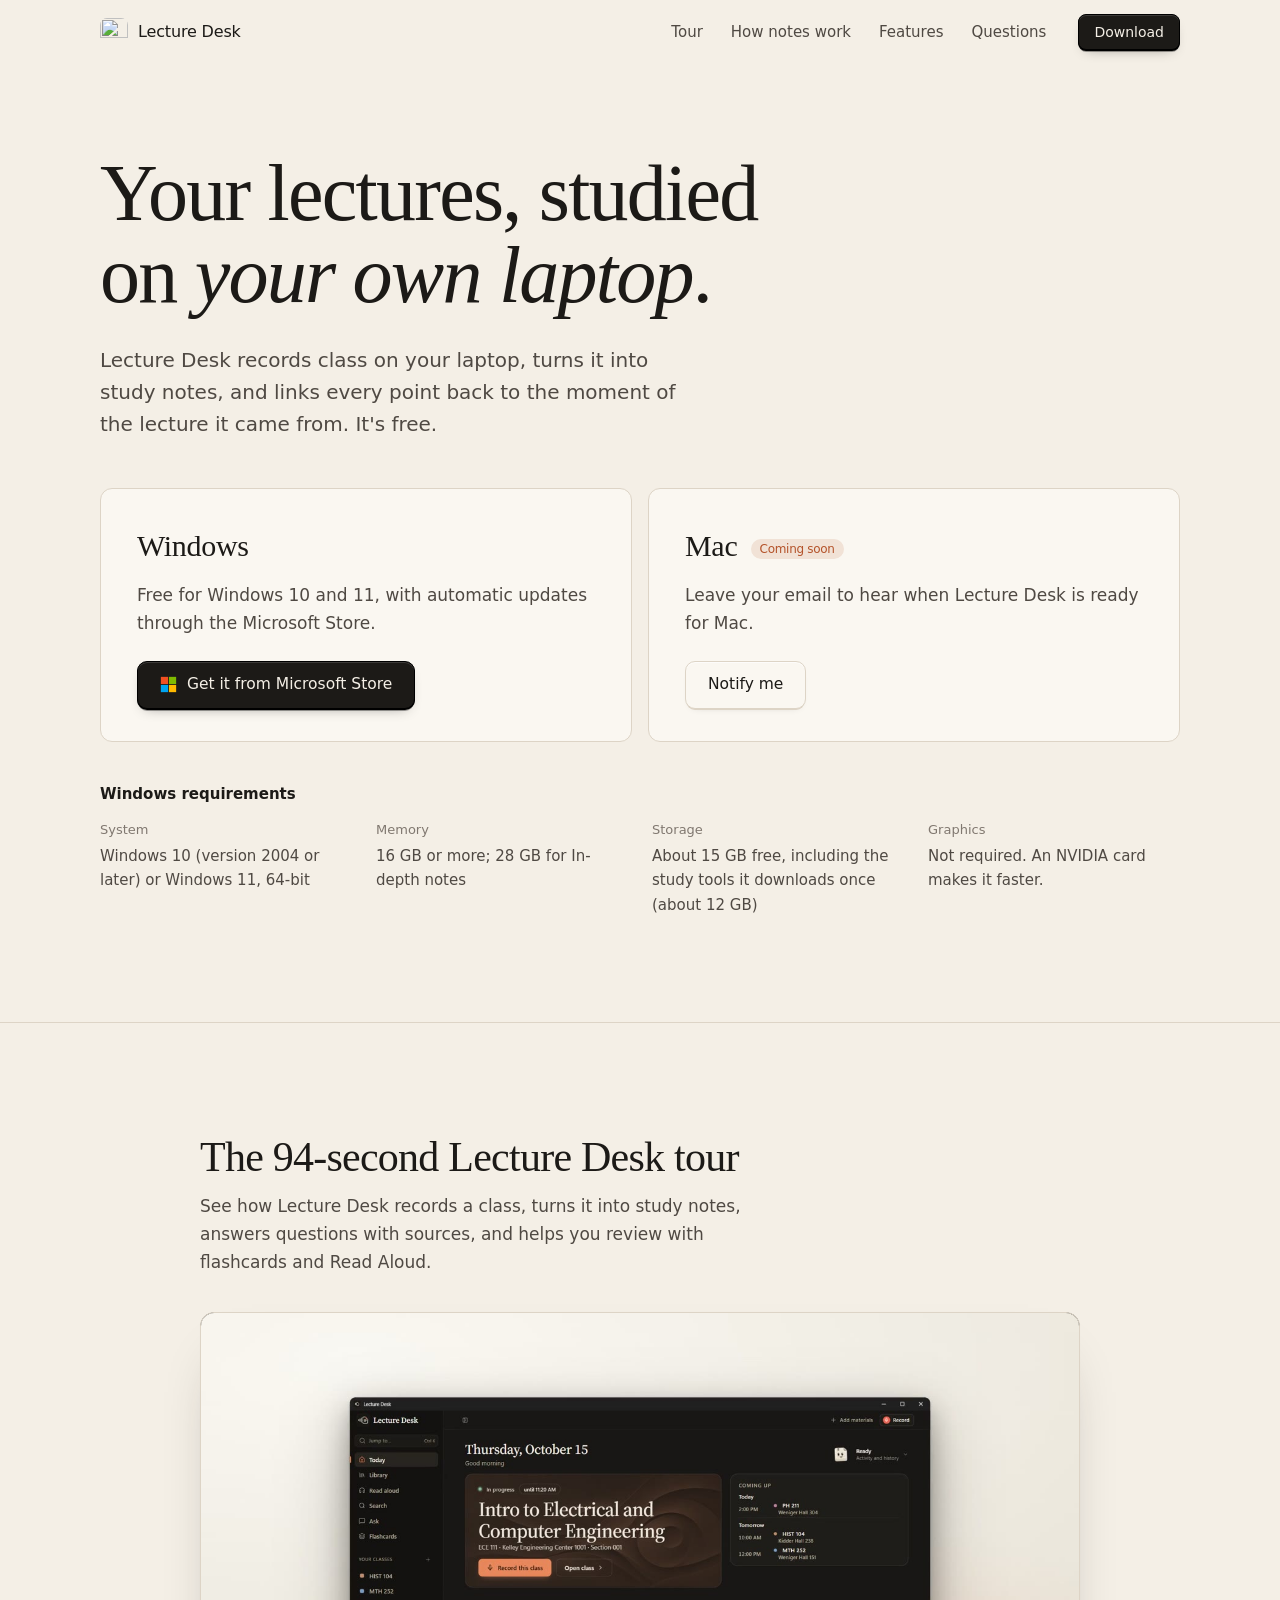
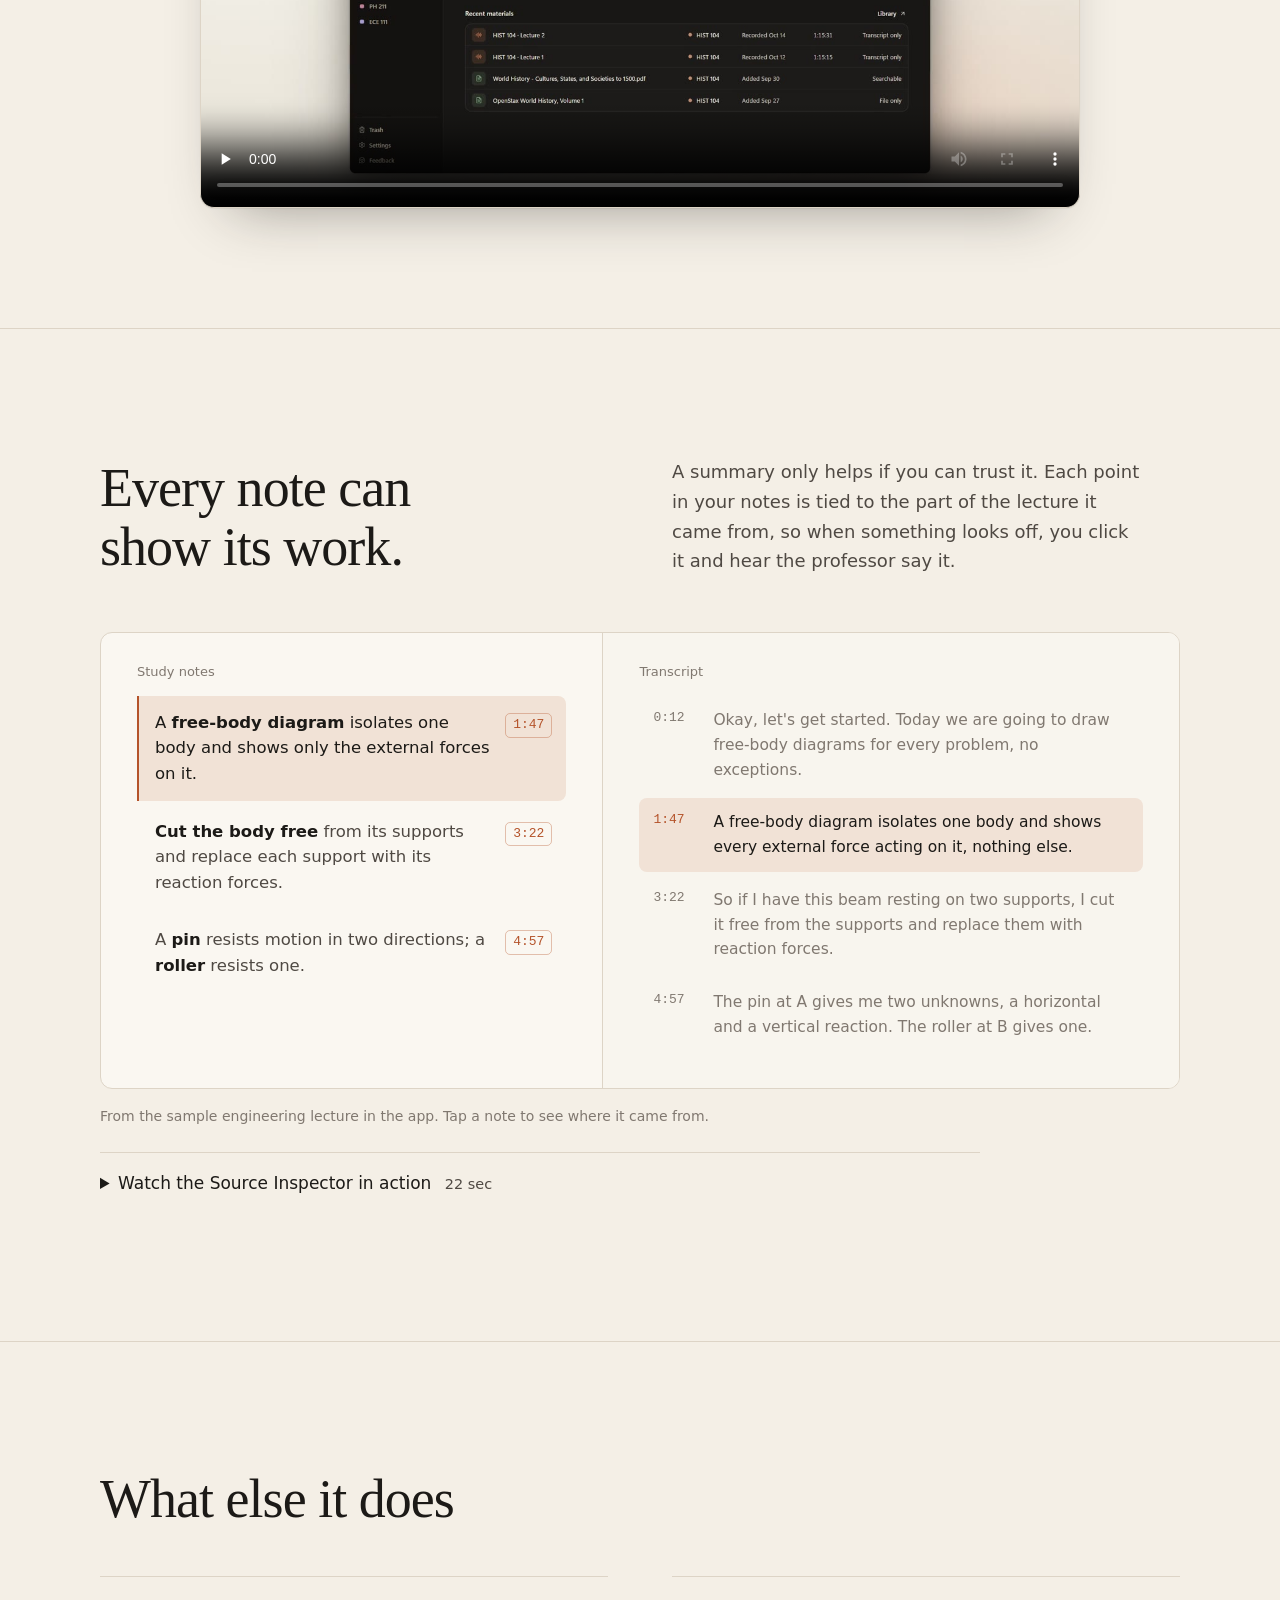
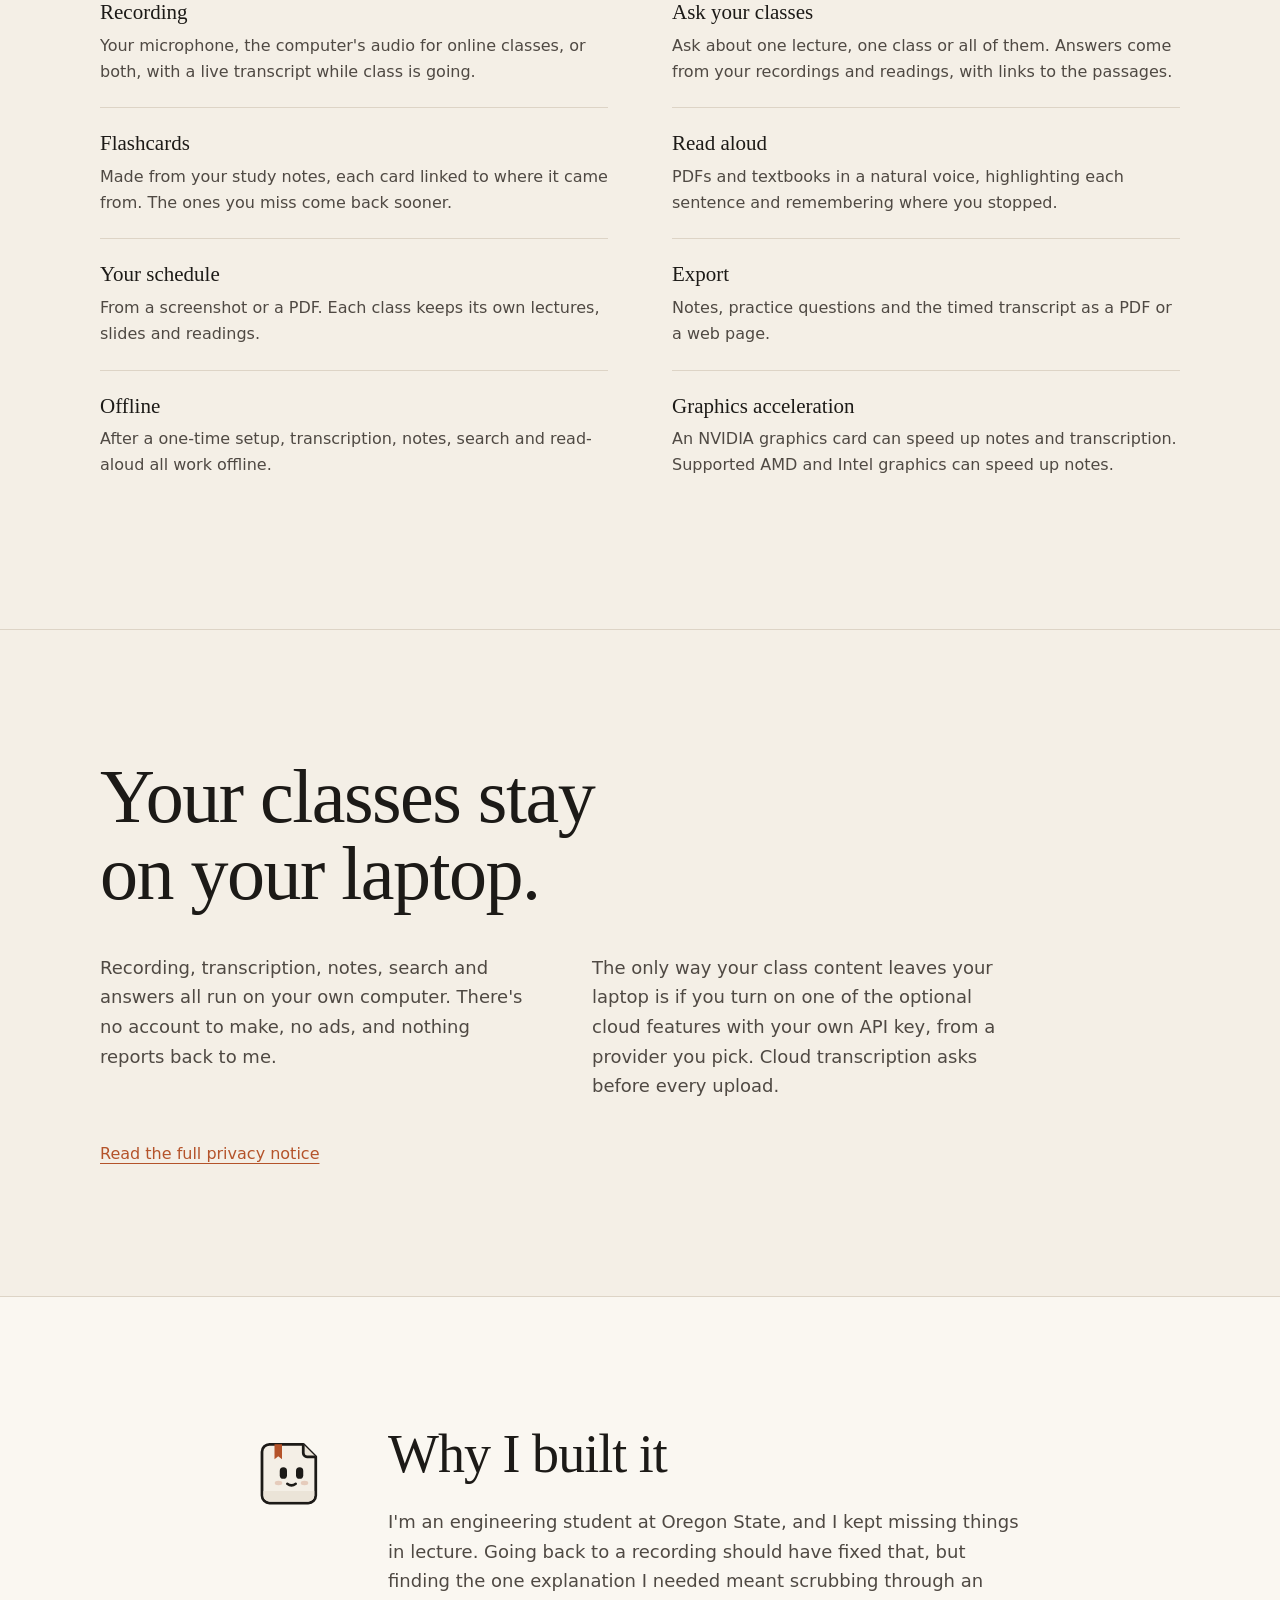
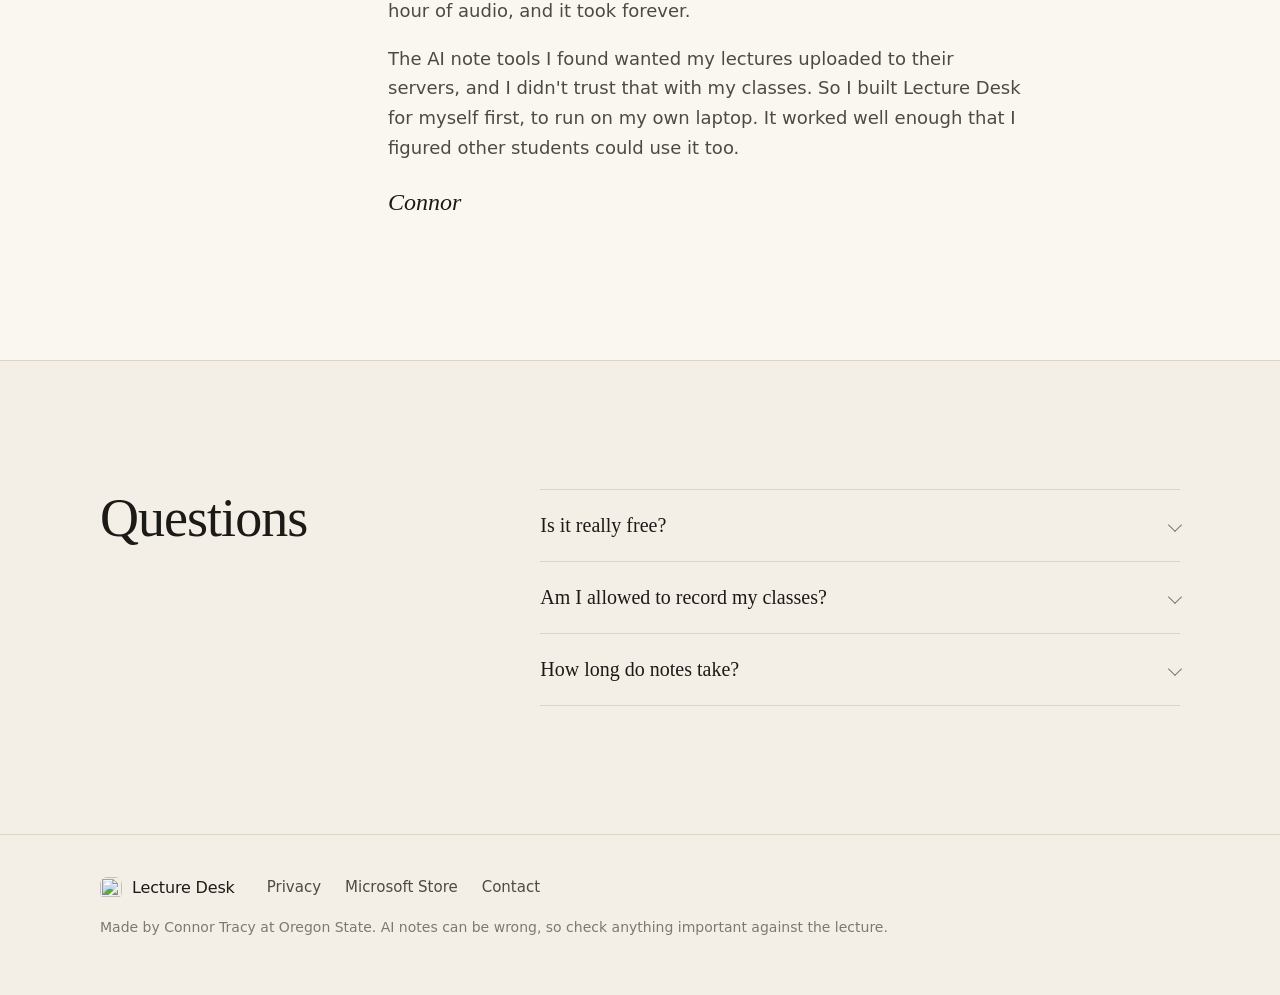
==== commit 0483d2a7: "Feature the remastered 94-second tour" ====
--- a/index.html
+++ b/index.html
@@ -78,11 +78,11 @@
   <section class="tour" id="tour" aria-labelledby="tour-title">
     <div class="wrap tour-inner">
       <div class="tour-head fade">
-        <h2 id="tour-title">See Lecture Desk in 26 seconds</h2>
-        <p>Record a class, get notes linked to your slides, and study with cited answers and flashcards.</p>
+        <h2 id="tour-title">The 94-second Lecture Desk tour</h2>
+        <p>See how Lecture Desk records a class, turns it into study notes, answers questions with sources, and helps you review with flashcards and Read Aloud.</p>
       </div>
       <figure class="film fade">
-        <video controls playsinline preload="none" poster="media/lecture-desk-tour-075.jpg" aria-label="26-second tour of Lecture Desk"><source src="media/lecture-desk-tour-075.mp4" type="video/mp4"></video>
+        <video controls playsinline preload="none" poster="media/lecture-desk-full-tour-075.jpg" aria-label="94-second tour of Lecture Desk"><source src="media/lecture-desk-full-tour-075.mp4" type="video/mp4"></video>
       </figure>
     </div>
   </section>
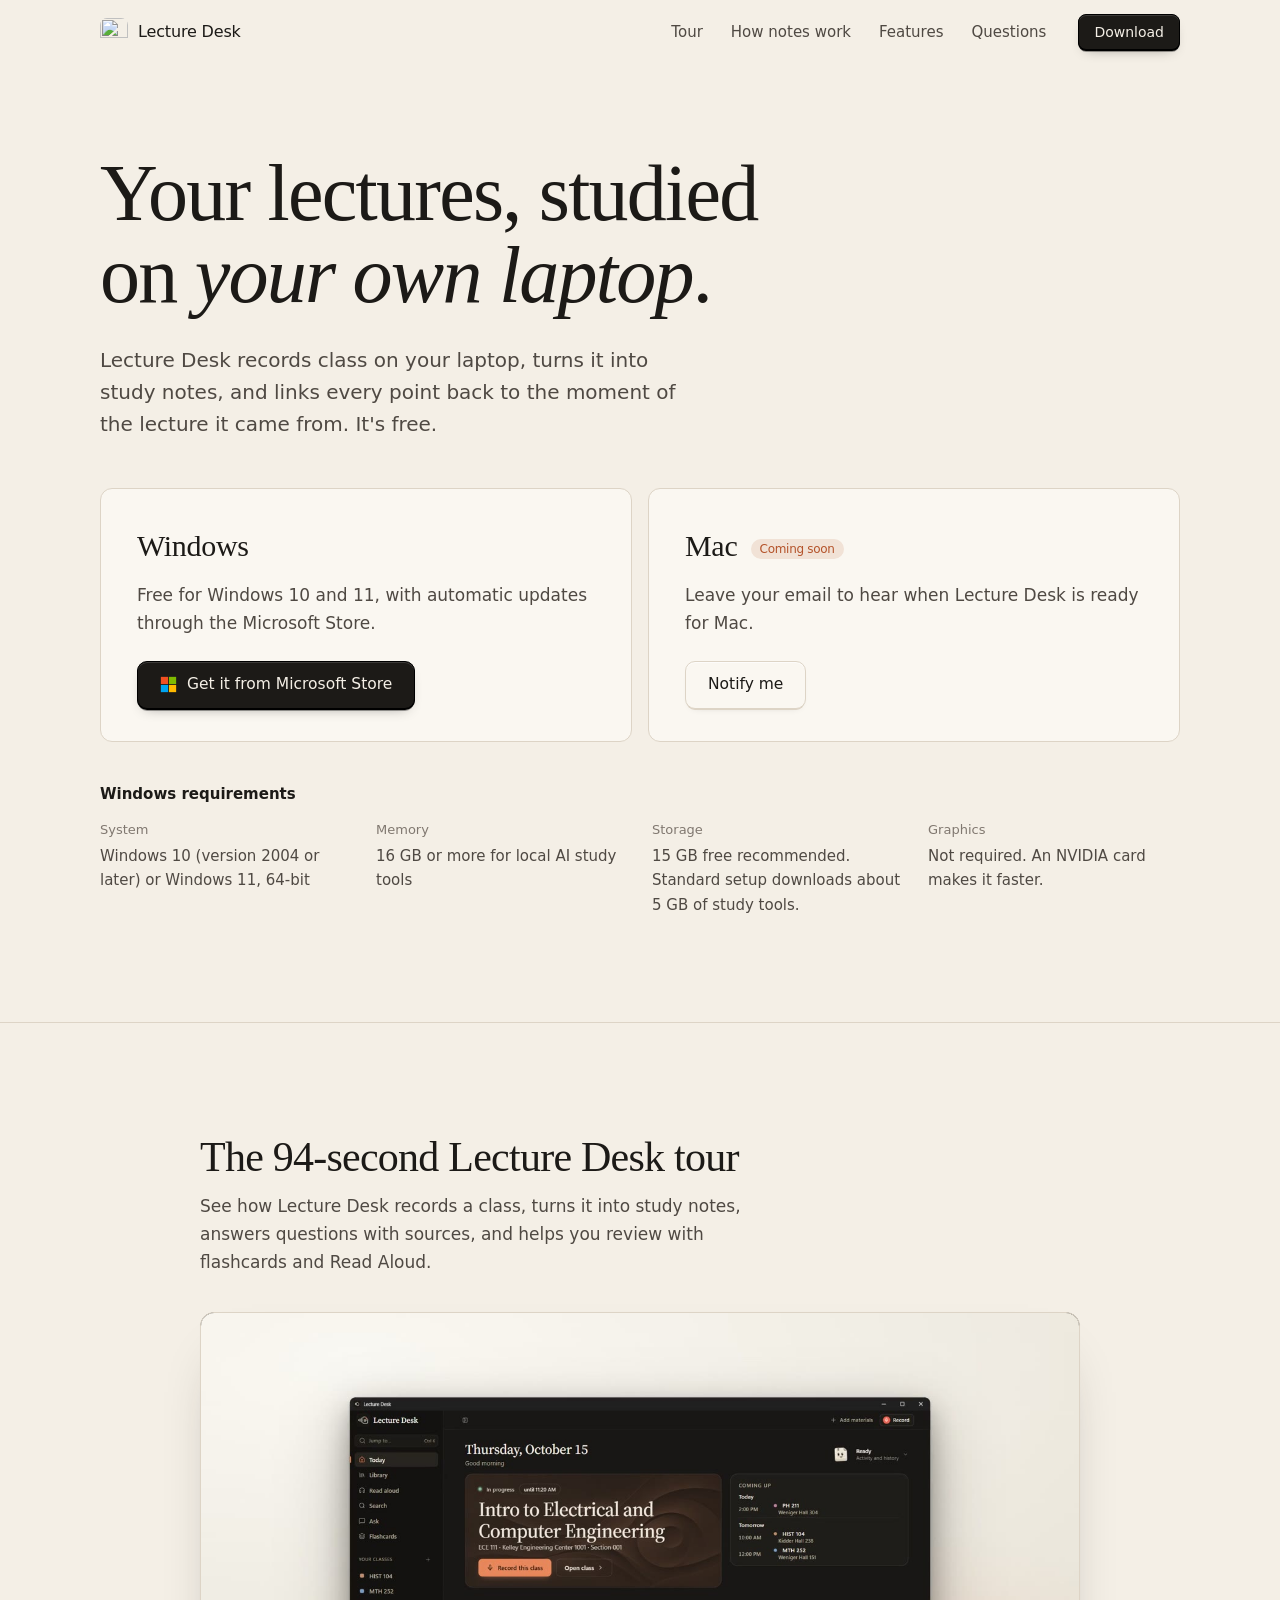
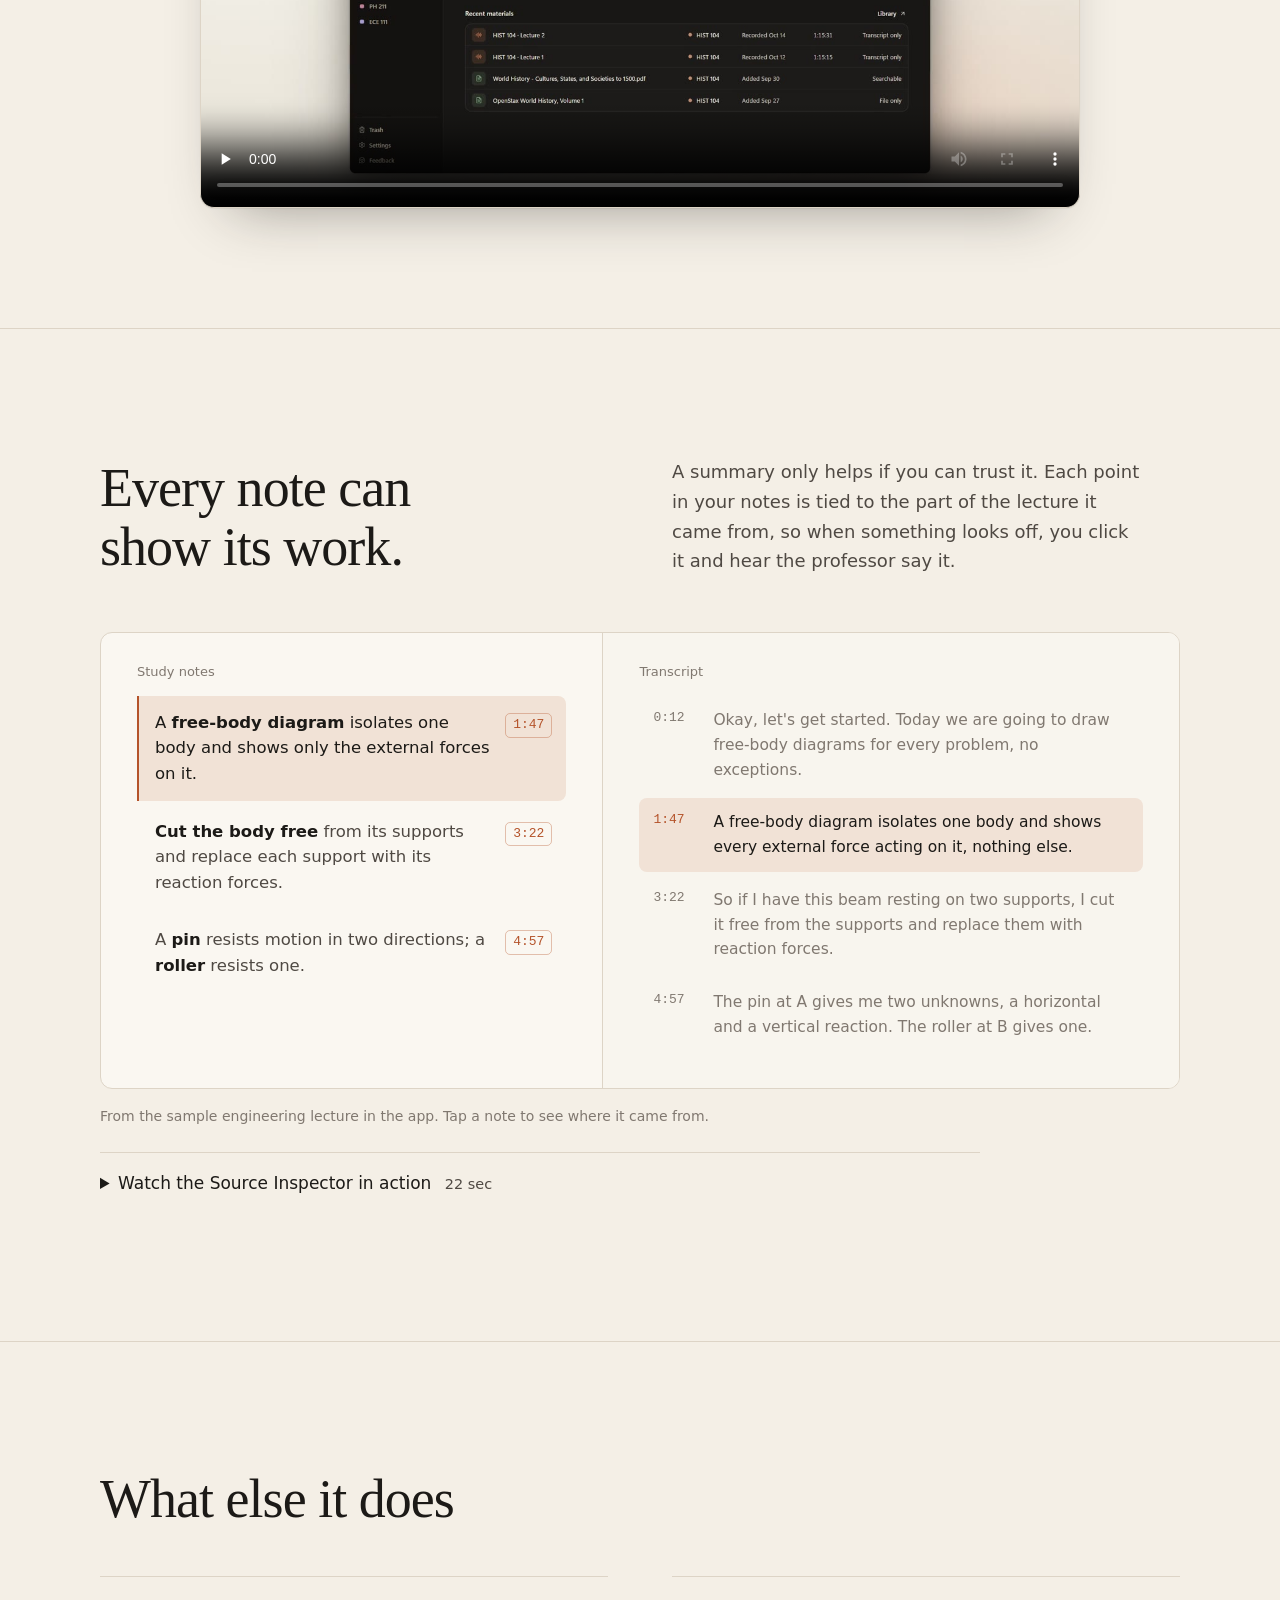
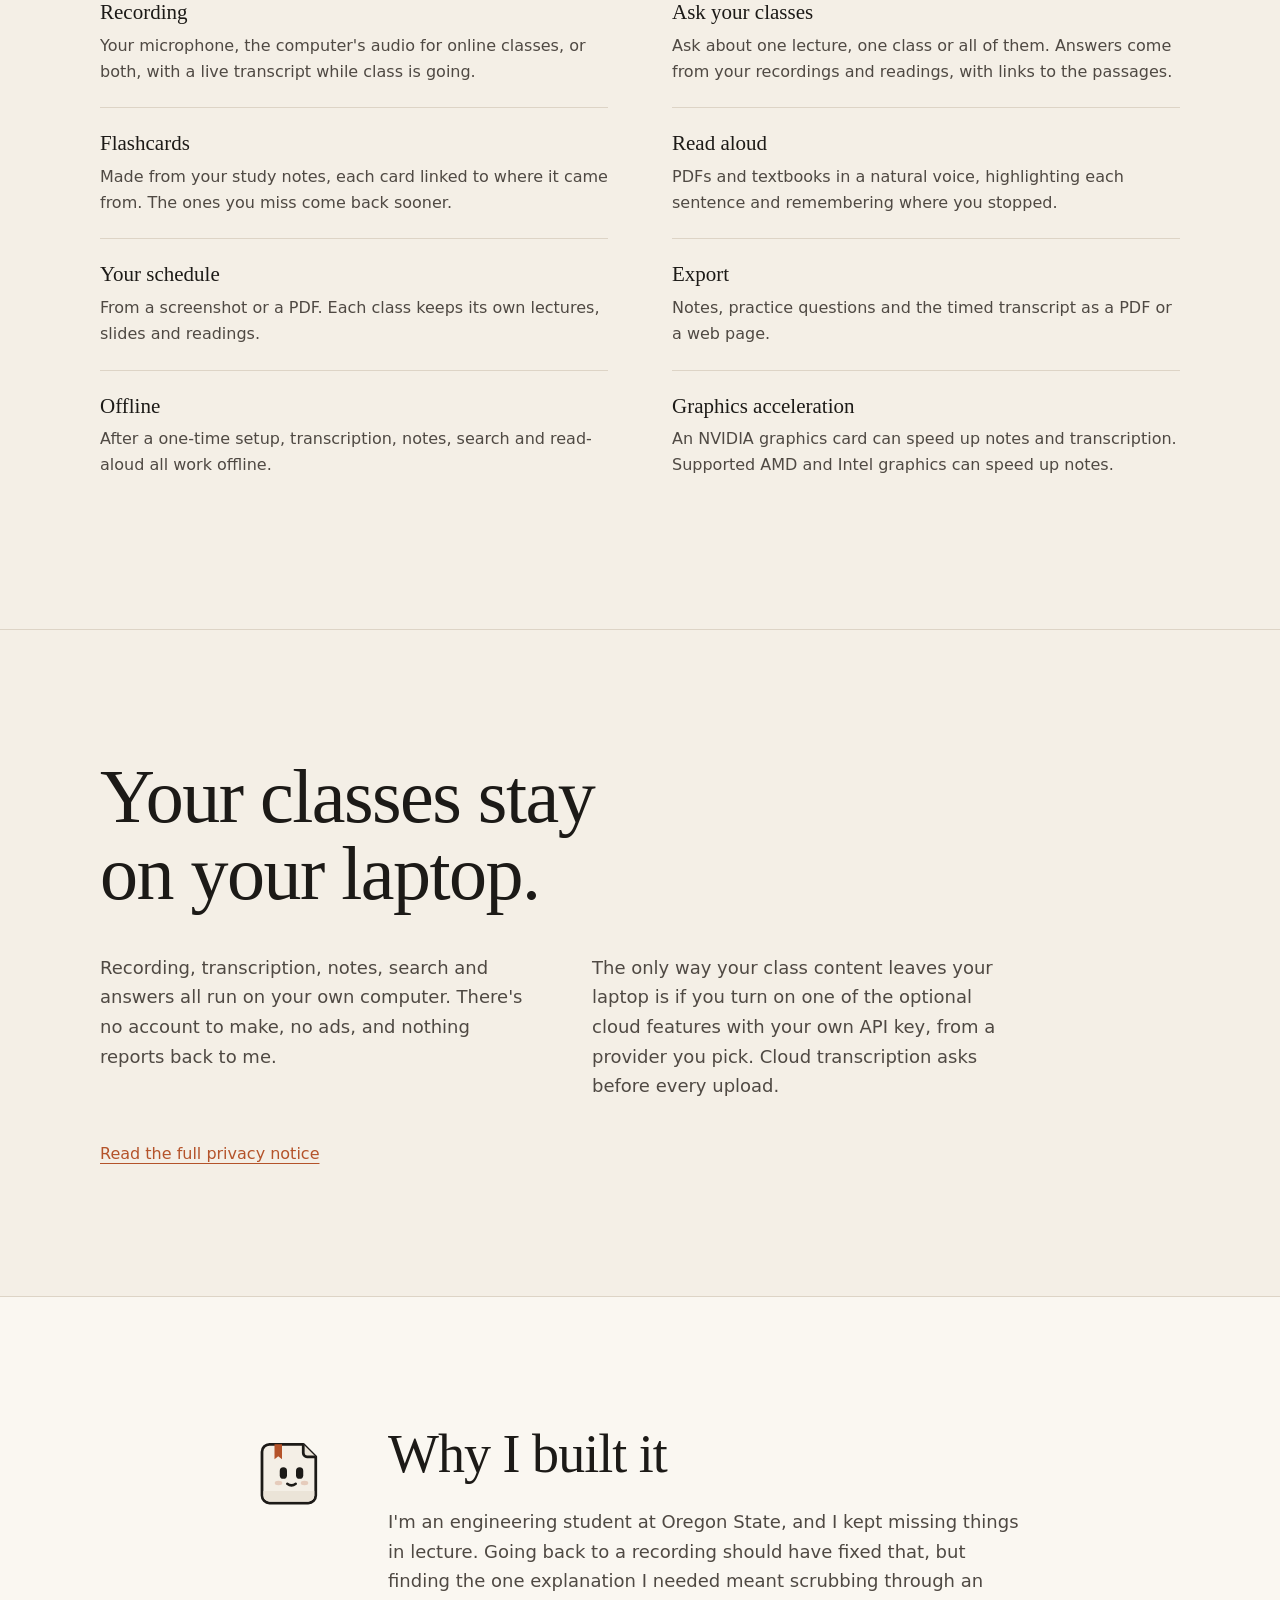
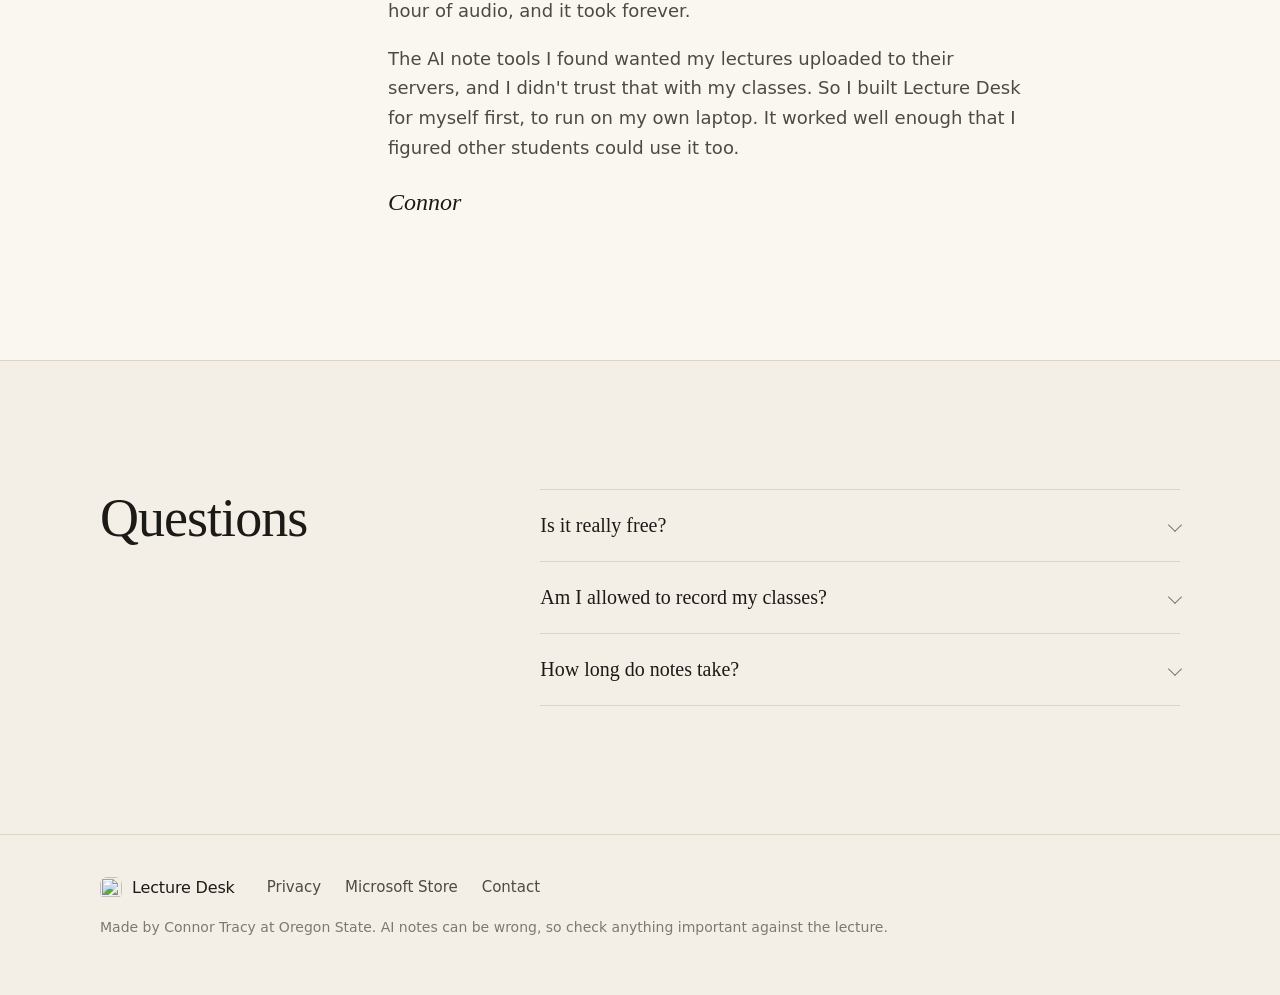
==== commit 592b3690: "Update Windows requirements for the 4B study model" ====
--- a/index.html
+++ b/index.html
@@ -68,8 +68,8 @@
       <p class="reqs-title">Windows requirements</p>
       <dl class="reqs">
         <div><dt>System</dt><dd>Windows 10 (version 2004 or later) or Windows 11, 64-bit</dd></div>
-        <div><dt>Memory</dt><dd>16 GB or more; 28 GB for In-depth notes</dd></div>
-        <div><dt>Storage</dt><dd>About 15 GB free, including the study tools it downloads once (about 12 GB)</dd></div>
+        <div><dt>Memory</dt><dd>16 GB or more for local AI study tools</dd></div>
+        <div><dt>Storage</dt><dd>15 GB free recommended. Standard setup downloads about 5 GB of study tools.</dd></div>
         <div><dt>Graphics</dt><dd>Not required. An NVIDIA card makes it faster.</dd></div>
       </dl>
     </div>
